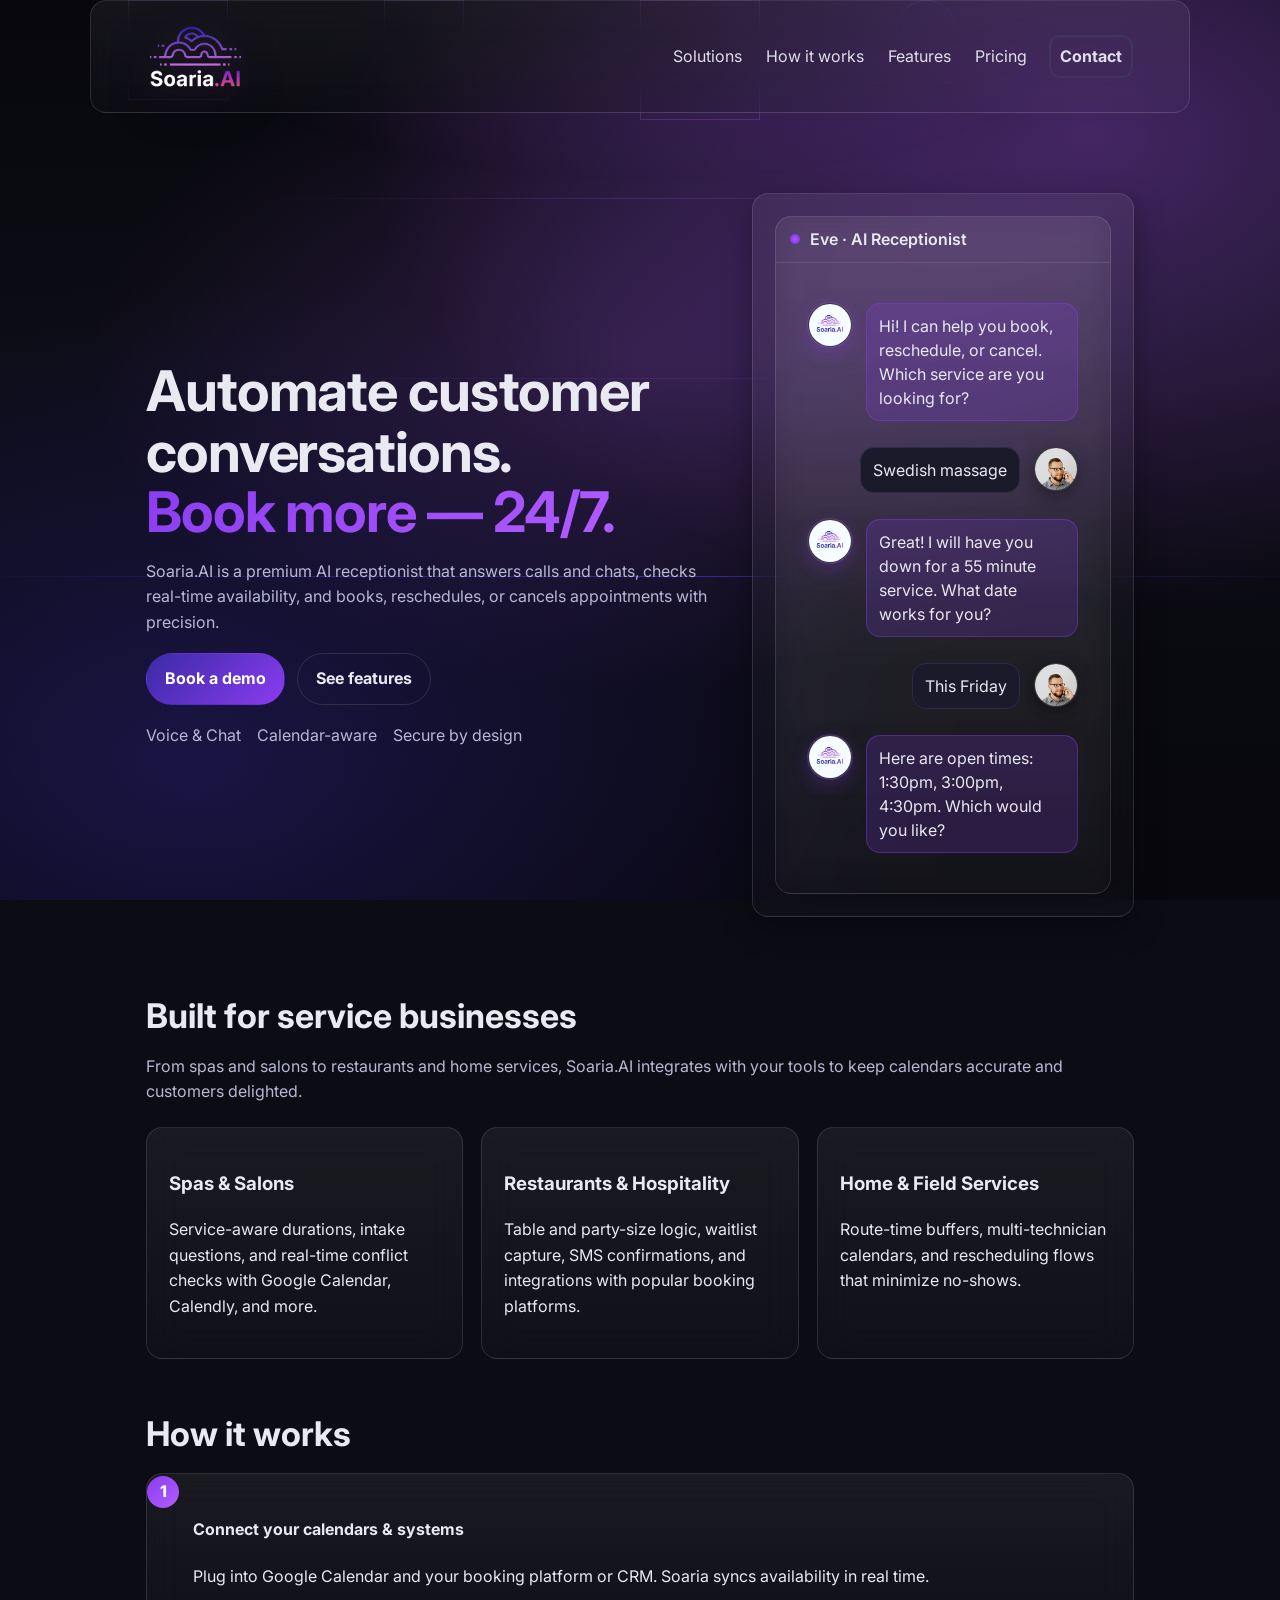
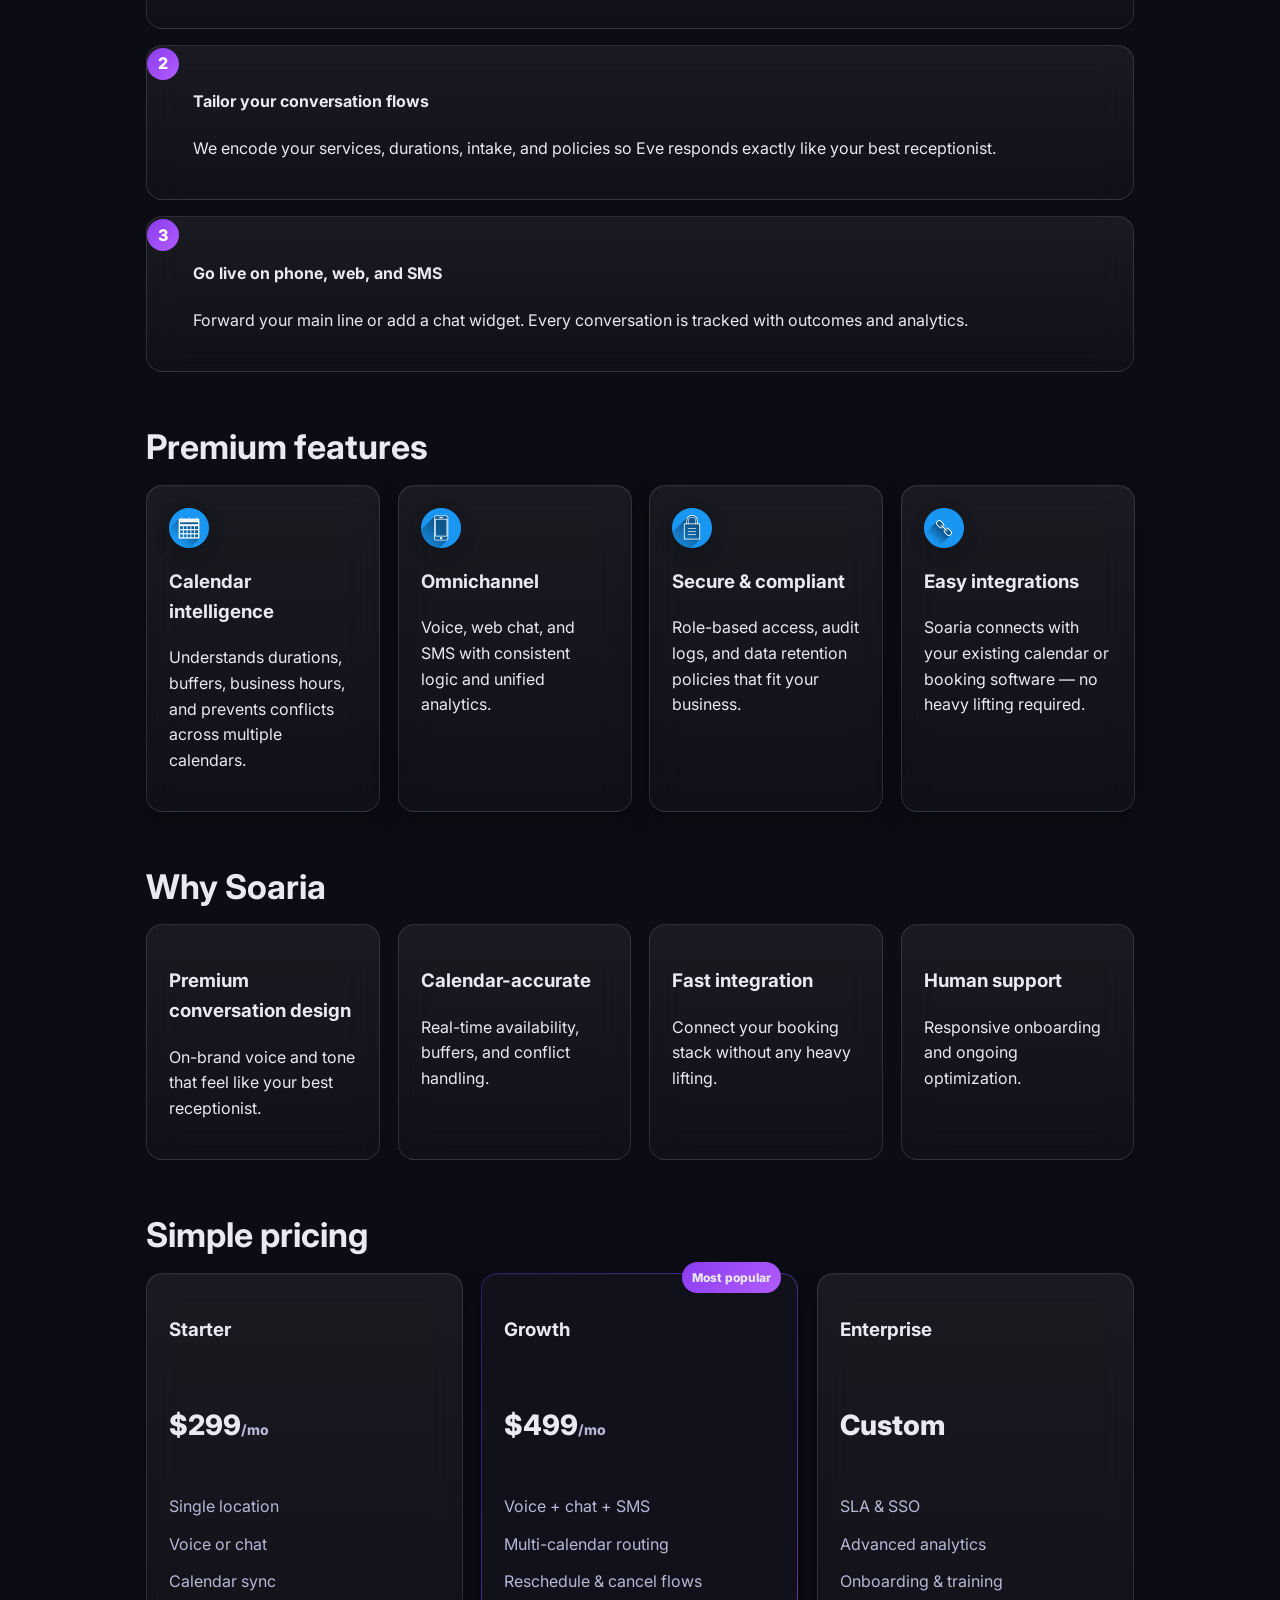
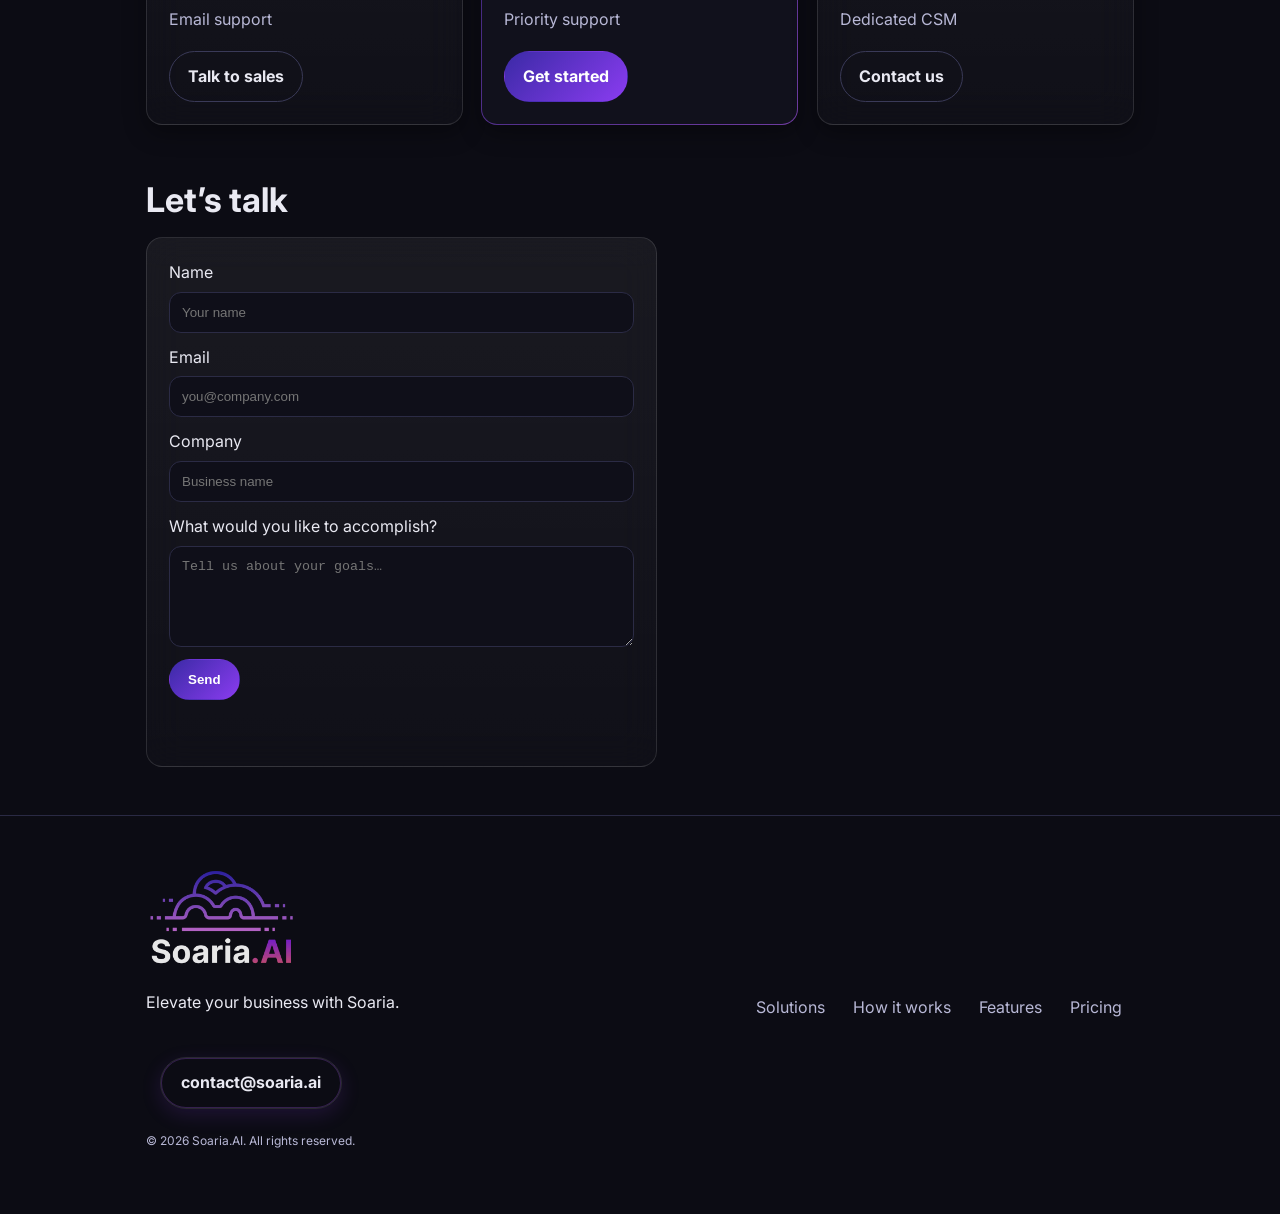
==== index.html @ fba2a061 "Add files via upload" ====
<!DOCTYPE html>
<html lang="en">
<head>
  <meta charset="utf-8" />
  <meta name="viewport" content="width=device-width, initial-scale=1" />
  <title>Soaria.AI — AI Receptionist & Automation for Modern SMBs</title>
  <meta name="description" content="Soaria.AI builds premium AI receptionists and automation that answer calls, book appointments, and grow revenue for service businesses." />
  <link rel="preconnect" href="https://fonts.googleapis.com">
  <link rel="preconnect" href="https://fonts.gstatic.com" crossorigin>
  <link href="https://fonts.googleapis.com/css2?family=Inter:wght@300;400;500;600;700;800&display=swap" rel="stylesheet">
  <link rel="stylesheet" href="styles.css" />
  <link rel="icon" type="image/png" href="assets/favicon.png" />
</head>
<body>
  <!-- animated background layers -->
  <div class="neural-background"></div>
  <div class="geometric-shapes">
    <div class="shape"></div><div class="shape"></div><div class="shape"></div><div class="shape"></div>
  </div>
  <div class="neural-lines">
    <div class="neural-line"></div><div class="neural-line"></div><div class="neural-line"></div>
  </div>

  <header class="site-header container glass">
    <a class="brand" href="#">
      <img src="assets/Soaria White.png" alt="Soaria.AI logo" class="brand-mark" />
    </a>

    <!-- Desktop nav -->
    <nav class="nav desktop-nav">
      <a href="#solutions">Solutions</a>
      <a href="#how">How it works</a>
      <a href="#features">Features</a>
      <a href="#pricing">Pricing</a>
      <a href="#contact" class="btn btn-outline">Contact</a>
    </nav>

    <!-- Mobile hamburger -->
    <button class="nav-toggle" aria-label="Open navigation" aria-controls="mobileNav" aria-expanded="false">
      <span class="bar" aria-hidden="true"></span>
      <span class="bar" aria-hidden="true"></span>
      <span class="bar" aria-hidden="true"></span>
    </button>

    <!-- Mobile dropdown nav -->
    <nav id="mobileNav" class="mobile-nav" hidden>
      <a href="#solutions">Solutions</a>
      <a href="#how">How it works</a>
      <a href="#features">Features</a>
      <a href="#pricing">Pricing</a>
      <a href="#contact" class="btn btn-outline">Contact</a>
    </nav>
  </header>

  <main>
    <!-- Hero -->
    <section class="hero gradient-1">
      <div class="container hero-grid">
        <div class="hero-copy">
          <h1>Automate customer conversations.<br /><span class="accent">Book more — 24/7.</span></h1>
          <p class="lead">Soaria.AI is a premium AI receptionist that answers calls and chats, checks real-time availability, and books, reschedules, or cancels appointments with precision.</p>
          <div class="cta-row">
            <a href="#contact" class="btn btn-solid">Book a demo</a>
            <a href="#features" class="btn btn-ghost">See features</a>
          </div>
          <ul class="trust-row">
            <li>Voice & Chat</li>
            <li>Calendar-aware</li>
            <li>Secure by design</li>
          </ul>
        </div>
        <div class="hero-art card glass shadow">
          <div class="glass">
            <div class="screen-top">
              <div class="status-dot"></div>
              <span>Eve · AI Receptionist</span>
            </div>
            <div class="screen-body">
              <div class="screen-body">
  <!-- BOT -->
  <div class="bubble-row bot">
    <img class="avatar" src="assets/logo-mark.png" alt="Soaria.AI" loading="lazy" />
    <div class="bubble bot">Hi! I can help you book, reschedule, or cancel. Which service are you looking for?</div>
  </div>

  <!-- USER -->
  <div class="bubble-row user">
    <div class="bubble user">Swedish massage</div>
    <img class="avatar" src="assets/customer.jpg" alt="Customer" loading="lazy" />
  </div>

  <!-- BOT -->
  <div class="bubble-row bot">
    <img class="avatar" src="assets/logo-mark.png" alt="Soaria.AI" loading="lazy" />
    <div class="bubble bot">Great! I will have you down for a 55 minute service. What date works for you?</div>
  </div>

  <!-- USER -->
  <div class="bubble-row user">
    <div class="bubble user">This Friday</div>
    <img class="avatar" src="assets/customer.jpg" alt="Customer" loading="lazy" />
  </div>

  <!-- BOT -->
  <div class="bubble-row bot">
    <img class="avatar" src="assets/logo-mark.png" alt="Soaria.AI" loading="lazy" />
    <div class="bubble bot">Here are open times: 1:30pm, 3:00pm, 4:30pm. Which would you like?</div>
  </div>
</div>

            </div>
          </div>
        </div>
      </div>
    </section>

    <!-- Solutions -->
    <section id="solutions" class="section container">
      <h2 class="section-title">Built for service businesses</h2>
      <p class="section-lead">From spas and salons to restaurants and home services, Soaria.AI integrates with your tools to keep calendars accurate and customers delighted.</p>
      <div class="grid cards-3">
        <article class="card glass">
          <h3>Spas & Salons</h3>
          <p>Service-aware durations, intake questions, and real-time conflict checks with Google Calendar, Calendly, and more.</p>
        </article>
        <article class="card glass">
          <h3>Restaurants & Hospitality</h3>
          <p>Table and party-size logic, waitlist capture, SMS confirmations, and integrations with popular booking platforms.</p>
        </article>
        <article class="card glass">
          <h3>Home & Field Services</h3>
          <p>Route-time buffers, multi-technician calendars, and rescheduling flows that minimize no-shows.</p>
        </article>
      </div>
    </section>

    <!-- How it works -->
    <section id="how" class="section container">
      <h2 class="section-title">How it works</h2>
      <div class="timeline">
        <div class="step card glass">
          <span class="badge">1</span>
          <h4>Connect your calendars & systems</h4>
          <p>Plug into Google Calendar and your booking platform or CRM. Soaria syncs availability in real time.</p>
        </div>
        <div class="step card glass">
          <span class="badge">2</span>
          <h4>Tailor your conversation flows</h4>
          <p>We encode your services, durations, intake, and policies so Eve responds exactly like your best receptionist.</p>
        </div>
        <div class="step card glass">
          <span class="badge">3</span>
          <h4>Go live on phone, web, and SMS</h4>
          <p>Forward your main line or add a chat widget. Every conversation is tracked with outcomes and analytics.</p>
        </div>
      </div>
    </section>

    <!-- Features -->
    <section id="features" class="section container">
  <h2 class="section-title">Premium features</h2>
  <div class="grid cards-4">
    <article class="card glass icon-card">
      <img class="icon" src="assets/calendar.png" alt="Calendar intelligence" />
      <h3>Calendar intelligence</h3>
      <p>Understands durations, buffers, business hours, and prevents conflicts across multiple calendars.</p>
    </article>

    <article class="card glass icon-card">
      <img class="icon" src="assets/phone.png" alt="Omnichannel voice and chat" />
      <h3>Omnichannel</h3>
      <p>Voice, web chat, and SMS with consistent logic and unified analytics.</p>
    </article>

    <article class="card glass icon-card">
      <img class="icon" src="assets/lock.png" alt="Secure and compliant" />
      <h3>Secure & compliant</h3>
      <p>Role-based access, audit logs, and data retention policies that fit your business.</p>
    </article>

    <article class="card glass icon-card">
      <img class="icon" src="assets/integration.png" alt="Easy integrations" />
      <h3>Easy integrations</h3>
      <p>Soaria connects with your existing calendar or booking software — no heavy lifting required.</p>
    </article>
  </div>
</section>

<!-- Why Soaria (moved above Pricing) -->
<section id="why" class="section container">
  <h2 class="section-title">Why Soaria</h2>
  <div class="grid cards-4">
    <article class="card glass">
      <h3>Premium conversation design</h3>
      <p>On-brand voice and tone that feel like your best receptionist.</p>
    </article>
    <article class="card glass">
      <h3>Calendar-accurate</h3>
      <p>Real-time availability, buffers, and conflict handling.</p>
    </article>
    <article class="card glass">
      <h3>Fast integration</h3>
      <p>Connect your booking stack without any heavy lifting.</p>
    </article>
    <article class="card glass">
      <h3>Human support</h3>
      <p>Responsive onboarding and ongoing optimization.</p>
    </article>
  </div>
</section>



    <!-- Pricing -->
    <section id="pricing" class="section container">
      <h2 class="section-title">Simple pricing</h2>
      <div class="grid cards-3">
        <article class="card glass pricing">
          <h3>Starter</h3>
          <p class="price"><span>$</span>299<span class="unit">/mo</span></p>
          <ul class="list">
            <li>Single location</li>
            <li>Voice or chat</li>
            <li>Calendar sync</li>
            <li>Email support</li>
          </ul>
          <a href="#contact" class="btn btn-outline">Talk to sales</a>
        </article>
        <article class="card glass pricing featured">
          <div class="ribbon">Most popular</div>
          <h3>Growth</h3>
          <p class="price"><span>$</span>499<span class="unit">/mo</span></p>
          <ul class="list">
            <li>Voice + chat + SMS</li>
            <li>Multi-calendar routing</li>
            <li>Reschedule & cancel flows</li>
            <li>Priority support</li>
          </ul>
          <a href="#contact" class="btn btn-solid">Get started</a>
        </article>
        <article class="card glass pricing">
          <h3>Enterprise</h3>
          <p class="price">Custom</p>
          <ul class="list">
            <li>SLA & SSO</li>
            <li>Advanced analytics</li>
            <li>Onboarding & training</li>
            <li>Dedicated CSM</li>
          </ul>
          <a href="#contact" class="btn btn-outline">Contact us</a>
        </article>
      </div>
    </section>

    <!-- Contact -->
    <section id="contact" class="section container">
      <h2 class="section-title">Let’s talk</h2>
      <div class="grid contact-grid">
        <form class="card glass contact-form" onsubmit="return submitContact(event)">
          <label>
            <span>Name</span>
            <input type="text" name="name" required placeholder="Your name" />
          </label>
          <label>
            <span>Email</span>
            <input type="email" name="email" required placeholder="you@company.com" />
          </label>
          <label>
            <span>Company</span>
            <input type="text" name="company" placeholder="Business name" />
          </label>
          <label class="full">
            <span>What would you like to accomplish?</span>
            <textarea name="message" rows="5" placeholder="Tell us about your goals…"></textarea>
          </label>
          <button class="btn btn-solid" type="submit">Send</button>
          <p id="form-status" class="form-status" role="status" aria-live="polite"></p>
        </form>
        </div>
      </div>
    </section>
  </main>

  <footer class="site-footer">
    <div class="container footer-grid">
      <div class="f-brand">
  <img class="footer-logo" src="assets/Soaria White.png" alt="Soaria.AI" />
</div>
<p class="f-tagline">Elevate your business with Soaria.</p>
      <div>
      <nav class="f-nav">
        <a href="#solutions">Solutions</a>
        <a href="#how">How it works</a>
        <a href="#features">Features</a>
        <a href="#pricing">Pricing</a>
      </nav>
      </div>
      <div class="f-cta">
        <a href="mailto:contact@soaria.ai" class="btn btn-ghost">contact@soaria.ai</a>
        <p class="tiny">© <span id="year"></span> Soaria.AI. All rights reserved.</p>
      </div>
    </div>
  </footer>

  <script src="script.js"></script>

</body>
</html>
---- styles.css ----
/* ==========================================================================
   Soaria.AI — Clean, Organized Stylesheet
   --------------------------------------------------------------------------
   - Color system & tokens
   - Base / Reset
   - Layout Utilities
   - Header & Navigation
   - Hero
   - Cards & Glassmorphism
   - Buttons & Links
   - Sections & Grids
   - Timeline
   - Features (icon cards)
   - Pricing
   - Contact
   - Footer
   - Neural Glass Background & Effects
   - Chat Demo (avatars & bubbles)
   - Icon Images (PNG)
   - Smooth Scroll & Reveal
   - Mobile Gutters / Safe Area
   - Responsive (≤960px, ≤640px)
   ========================================================================== */

/* ============== Color System & Tokens ==================================== */
:root{
  --bg:#0c0c14;
  --text:#e9e9f2;
  --muted:#b8b8d6;
  --card:#11111c;
  --line:#2a2a44;

  --brand1:#3b2aa6;   /* indigo */
  --brand2:#8a3cf0;   /* violet */
  --brand3:#b15cff;   /* light violet */

  --grad1:linear-gradient(135deg,var(--brand1),var(--brand2));
  --grad2:linear-gradient(135deg,var(--brand2),var(--brand3));

  --radius:18px;
  --shadow:0 10px 30px rgba(0,0,0,.35);

  --glowA: rgba(177,92,255,.55);
  --glowB: rgba(59,42,166,.55);
  --glowSoft: 28px;

  --header-offset: 80px;        /* used for scroll-margin on anchors */
  --mobile-gutter: clamp(16px, 5vw, 28px);
}

/* ============== Base / Reset ============================================= */
*{ box-sizing:border-box }
html,body{ height:100% }
html{ scroll-behavior:smooth }
body{
  margin:0;
  line-height:1.6;
  font-family:Inter,system-ui,Segoe UI,Roboto,Helvetica,Arial,sans-serif;
  color:var(--text);
  background:var(--bg);
  overflow-x:hidden; /* prevent rogue horizontal scroll */
}
img{ max-width:100%; display:block }
a{ color:inherit }

/* ============== Layout Utilities ========================================= */
.container{ max-width:1100px; margin:0 auto; padding:24px }
.section{ padding:56px 0 }
.section-title{ font-size:34px; margin:0 0 10px }
.section-lead{ color:var(--muted); margin:0 0 22px }

.grid{ display:grid; gap:18px }
.cards-3{ grid-template-columns:repeat(3,1fr) }
.cards-4{ grid-template-columns:repeat(4,1fr) }

/* Ensure anchors don't hide under sticky header */
section,[id]{ scroll-margin-top:var(--header-offset) }

/* ============== Header & Navigation ====================================== */
.site-header{
  display:flex; align-items:center; justify-content:space-between; gap:10px;
  padding-block:14px;
  background:rgba(15,15,26,.55);
  backdrop-filter:blur(12px);
  -webkit-backdrop-filter:blur(12px);
  border:1px solid rgba(255,255,255,.08);
  border-radius:14px;
}
.brand{ display:flex; align-items:center; gap:0; text-decoration:none; color:var(--text) }
.brand-mark{
  width:96px; height:auto;
  filter: drop-shadow(0 10px 26px rgba(0,0,0,.35))
          drop-shadow(0 0 18px rgba(177,92,255,.18));
}
.site-header .nav{ margin-left:auto }
.site-header .nav a{
  position:relative; display:inline-flex; align-items:center;
  padding:8px 10px; border-radius:10px; text-decoration:none; opacity:.95;
  transition:color .2s ease, background-color .2s ease, transform .2s ease;
}
/* Gradient underline */
.site-header .nav a::after{
  content:""; position:absolute; left:10px; right:10px; bottom:4px; height:2px;
  background:linear-gradient(90deg,var(--brand1),var(--brand3));
  transform:scaleX(0); transform-origin:left center; transition:transform .28s ease;
  border-radius:999px; opacity:.9;
}
.site-header .nav a:hover{
  background:rgba(255,255,255,.04); transform:translateY(-1px);
  box-shadow:0 6px 18px rgba(0,0,0,.20);
}
.site-header .nav a:hover::after{ transform:scaleX(1) }
.site-header .nav a:focus-visible{
  outline:0; box-shadow:0 0 0 2px rgba(255,255,255,.12),0 0 0 4px rgba(138,60,240,.35);
}
/* Contact button variant */
.site-header .nav .btn{ margin-left:8px }
.site-header .nav .btn.btn-outline{
  border:1px solid #3a3a58; box-shadow:inset 0 0 0 1px rgba(255,255,255,.06);
}
.site-header .nav .btn.btn-outline:hover{
  background:var(--grad1); border-color:transparent; color:#fff; transform:translateY(-1px);
  box-shadow:0 0 0 1px rgba(177,92,255,.25) inset, 0 10px 26px rgba(138,60,240,.25);
}

/* ============== Hero ====================================================== */
.hero{ padding:56px 0 24px }
.hero-grid{ display:grid; grid-template-columns:1.2fr .8fr; gap:32px; align-items:center }
.hero .lead{ color:var(--muted); max-width:60ch }
.gradient-1{ background:radial-gradient(900px 400px at 50% -20%,rgba(177,92,255,.24),transparent 60%) }
.accent{ background:var(--grad2); -webkit-background-clip:text; background-clip:text; color:transparent }

/* ============== Cards & Glassmorphism ==================================== */
.card{ background:var(--card); border:1px solid var(--line); border-radius:var(--radius); padding:22px }
.shadow{ box-shadow:var(--shadow) }
.glass{
  border-radius:16px;
  background:linear-gradient(180deg,rgba(255,255,255,.06),rgba(255,255,255,.02));
  border:1px solid rgba(255,255,255,.12);
  backdrop-filter:blur(18px);
}

/* ============== Buttons & Links ========================================== */
.cta-row{ display:flex; gap:12px; margin:18px 0 }
.btn{ display:inline-block; border-radius:999px; padding:12px 18px; font-weight:700; text-decoration:none; border:1px solid transparent }
.btn-solid{ background:var(--grad1); color:#fff }
.btn-outline{ border-color:#3a3a58; color:var(--text) }
.btn-ghost{ background:transparent; color:var(--text); border-color:#30304a }
.btn:hover{ transform:translateY(-1px); transition:transform .2s ease }

.trust-row{ display:flex; gap:16px; list-style:none; padding:0; margin:12px 0 0; color:var(--muted) }

/* ============== Sections & Grids ========================================= */
.badge{ position:absolute; left:0; top:2px; width:32px; height:32px; border-radius:50%; display:grid; place-items:center; color:#fff; background:var(--grad2); font-weight:800 }
.timeline{ display:grid; gap:16px; margin-top:12px }
.step{ position:relative; padding-left:46px }

/* ============== Features (icon cards) ==================================== */
.icon-card .icon-circle{ display:none } /* replaced by PNG icons if used */
.icon-card .icon{
  width:40px; height:40px; object-fit:contain; display:block; margin-bottom:10px;
  filter:drop-shadow(0 6px 16px rgba(0,0,0,.35)) brightness(1.08) saturate(1.05);
}

/* Hover glow shared with pricing */
.card.icon-card,
.card.pricing{
  position:relative;
  transition:transform .28s ease, box-shadow .28s ease, border-color .28s ease;
  box-shadow:0 1px 0 rgba(255,255,255,.04) inset, 0 8px 22px rgba(0,0,0,.35);
  will-change:transform, box-shadow;
}
.card.icon-card:hover,
.card.icon-card:focus-within,
.card.pricing:hover,
.card.pricing:focus-within{
  transform:translateY(-4px);
  border-color:rgba(177,92,255,.45);
  box-shadow:
    0 0 0 1px rgba(177,92,255,.35) inset,
    0 10px 30px rgba(0,0,0,.35),
    0 0 var(--glowSoft) 0 var(--glowA),
    0 0 calc(var(--glowSoft)*.55) 6px var(--glowB);
}
.card.icon-card::after,
.card.pricing::after{
  content:""; position:absolute; inset:-1px; border-radius:inherit; pointer-events:none;
  background:linear-gradient(135deg, rgba(255,255,255,0) 0%, rgba(255,255,255,.14) 35%, rgba(255,255,255,0) 70%);
  opacity:0; transform:translateX(-12%); transition:opacity .28s ease, transform .6s ease;
}
.card.icon-card:hover::after,
.card.icon-card:focus-within::after,
.card.pricing:hover::after,
.card.pricing:focus-within::after{ opacity:.65; transform:translateX(0%) }

/* ============== Pricing =================================================== */
.pricing{ display:flex; flex-direction:column; gap:12px; align-items:flex-start }
.pricing .price{ font-size:28px; font-weight:800 }
.pricing .price .unit{ font-size:14px; color:var(--muted) }
.pricing.featured{
  border:1px solid transparent;
  background:linear-gradient(var(--card),var(--card)) padding-box,
             linear-gradient(135deg,rgba(59,42,166,.6),rgba(177,92,255,.6)) border-box;
  position:relative;
}
.pricing .ribbon{
  position:absolute; top:-12px; right:16px; background:var(--grad2);
  padding:6px 10px; border-radius:999px; font-size:12px; font-weight:800;
}
.list{ list-style:none; padding:0; margin:0; color:var(--muted) }
.list li{ padding:6px 0 }

/* ============== Contact =================================================== */
.contact-grid{ grid-template-columns:1fr .9fr; align-items:start }
.contact-form label{ display:flex; flex-direction:column; gap:6px; margin-bottom:12px }
.contact-form input,.contact-form textarea{
  background:#0f0f19; border:1px solid #2b2b45; border-radius:12px; padding:12px; color:var(--text);
}
.form-status{ min-height:22px; margin-top:6px; color:var(--muted) }
.brand-lockup{ margin-top:18px; opacity:.8 }

/* ============== Footer ==================================================== */
.site-footer{ border-top:1px solid var(--line); padding:28px 0; margin-top:24px }
.footer-grid{ display:grid; grid-template-columns:1.6fr 1fr 1fr; gap:18px; align-items:center }
.f-brand p{ color:var(--muted) }
.f-nav a{ display:inline-block; margin-right:12px; color:var(--muted); text-decoration:none }
.site-footer .f-brand img{ width:150px; height:auto; opacity:.9 }  /* small, balanced logo */
.tiny{ font-size:12px; color:var(--muted) }

/* Center CTA & polish button */
.site-footer .f-cta{ display:flex; flex-direction:column; align-items:center; gap:10px }
.site-footer .f-cta .btn{
  padding:12px 20px; border-radius:999px; border:1px solid rgba(255,255,255,.12); background:transparent;
  box-shadow:0 0 0 1px rgba(177,92,255,.25) inset, 0 6px 20px rgba(138,60,240,.15);
}
.site-footer .f-cta .btn:hover{ background:var(--grad1); border-color:transparent; color:#fff; transform:translateY(-1px) }

/* ============== Neural Glass Background & Effects ======================== */
.neural-background{
  position:fixed; inset:0; z-index:-3;
  background:
    radial-gradient(1200px 800px at 15% 85%, rgba(59,42,166,.35), transparent 60%),
    radial-gradient(1200px 800px at 85% 15%, rgba(177,92,255,.35), transparent 60%),
    radial-gradient(1000px 600px at 50% 40%, rgba(177,92,255,.20), transparent 55%),
    linear-gradient(180deg,#07070d,#0c0c14 40%, #07070d);
  animation:bgPulse 14s ease-in-out infinite;
}
@keyframes bgPulse{
  0%,100%{filter:brightness(.95) saturate(1.05)}
  50%{filter:brightness(1.05) saturate(1.15)}
}
.geometric-shapes{ position:fixed; inset:0; z-index:-2; pointer-events:none; overflow:hidden }
.shape{ position:absolute; border:1px solid rgba(177,92,255,.25); animation:floatShape 22s linear infinite }
.shape:nth-child(1){ width:100px; height:100px; left:10%; animation-delay:0s }
.shape:nth-child(2){ width:60px; height:60px; left:70%; animation-delay:-6s; border-radius:50% }
.shape:nth-child(3){ width:80px; height:80px; left:30%; animation-delay:-12s; transform:rotate(45deg) }
.shape:nth-child(4){ width:120px; height:120px; left:50%; animation-delay:-18s }
@keyframes floatShape{
  from{ transform:translateY(100vh) rotate(0deg); opacity:0 }
  10%,90%{ opacity:1 }
  to{ transform:translateY(-120px) rotate(360deg); opacity:0 }
}
.neural-lines{ position:fixed; inset:0; z-index:-1; pointer-events:none }
.neural-line{
  position:absolute; left:0; width:100%; height:1px; opacity:.2;
  background:linear-gradient(90deg,transparent,#b15cff,transparent);
  transform:scaleX(.6); transition:opacity .2s, transform .2s;
}
.neural-line:nth-child(1){ top:22% }
.neural-line:nth-child(2){ top:42%; background:linear-gradient(90deg,transparent,#8a3cf0,transparent) }
.neural-line:nth-child(3){ top:64%; background:linear-gradient(90deg,transparent,#3b2aa6,transparent) }

/* Reveal on scroll */
.reveal{ opacity:0; transform:translateY(24px); transition:opacity .7s ease, transform .7s ease }
.reveal.visible{ opacity:1; transform:translateY(0) }

/* ============== Chat Demo (avatars & bubbles) ============================ */
.screen-top{ display:flex; gap:10px; align-items:center; border-bottom:1px solid rgba(255,255,255,.1); padding:10px 14px; font-weight:600 }
.status-dot{ width:10px; height:10px; border-radius:50%; background:radial-gradient(circle,var(--brand3),var(--brand2) 60%) }
.screen-body{ padding:16px; display:flex; flex-direction:column; gap:10px }
.bubble{ max-width:80%; padding:10px 12px; border-radius:14px; line-height:1.5 }
.bubble.bot{ background:rgba(138,60,240,.18); border:1px solid rgba(138,60,240,.4) }
.bubble.user{ background:#1a1a2b; border:1px solid #2c2c4a; margin-left:auto }

.bubble-row{ display:flex; align-items:flex-start; gap:14px; margin:8px 0 }
.bubble-row.bot{ justify-content:flex-start }
.bubble-row.user{ justify-content:flex-end }
.bubble-row.user .bubble{ order:1 }
.bubble-row.user .avatar{ order:2 }

.avatar{
  width:44px; height:44px; border-radius:50%; object-fit:cover;
  border:1px solid rgba(255,255,255,.18);
  box-shadow:0 6px 18px rgba(0,0,0,.35);
  background:#0f0f19;
}
.bubble-row.bot .avatar{
  box-shadow:0 0 0 1px rgba(177,92,255,.25), 0 6px 18px rgba(138,60,240,.25);
}

/* ============== Icon Images (PNG) ======================================== */
.card.icon-card:hover .icon{ transform:translateY(-1px); transition:transform .25s ease }

/* ============== Mobile Gutters / Safe Area =============================== */
@supports(padding: max(0px)){
  :root{
    --safe-left: env(safe-area-inset-left);
    --safe-right: env(safe-area-inset-right);
  }
}
@media (max-width:640px){
  .container{
    padding-left:max(var(--mobile-gutter), var(--safe-left));
    padding-right:max(var(--mobile-gutter), var(--safe-right));
  }
  .section{ padding-top:48px; padding-bottom:48px }
  .brand-mark{ width:120px }                   /* smaller header logo on phones */
  .bubble{ max-width:88% }
  .avatar{ width:36px; height:36px }

  /* Footer stacks & centers on mobile */
  .site-footer .container{
    padding-left:max(16px, 5vw, var(--safe-left));
    padding-right:max(16px, 5vw, var(--safe-right));
  }
  .site-footer .footer-grid{
    grid-template-columns:1fr; row-gap:16px; justify-items:center; text-align:center;
  }
  .site-footer .f-nav{
    display:flex; flex-wrap:wrap; gap:12px 16px; justify-content:center;
  }
  .site-footer .f-cta .btn{
    display:inline-flex; justify-content:center; width:min(100%, 320px); padding-left:18px; padding-right:18px;
  }
}

/* ===== Mobile: keep header nav on ONE line (scrollable) ===== */
@media (max-width: 640px){
  /* override any earlier rule that hid the nav on phones */
  .site-header .nav{
    display: flex !important;
    flex: 1 1 auto;
    min-width: 0;                  /* allow overflow handling */
    justify-content: flex-end;     /* push links right of the logo */
    gap: 0px;                     /* tighter spacing on mobile */
    overflow-x: auto;              /* enable horizontal scroll if needed */
    overscroll-behavior-x: contain;
    -webkit-overflow-scrolling: touch;
    scrollbar-width: none;         /* hide scrollbar (Firefox) */
  }
  .site-header .nav::-webkit-scrollbar{ display: none; } /* hide scrollbar (WebKit) */

  /* keep links on a single line */
  .site-header .nav a{
    white-space: nowrap;
    padding: 8px 10px;             /* smaller hit area to fit more items */
    font-size: 14px;               /* optional: slightly smaller text */
  }

  /* make sure the header layout doesn't force wrapping */
  .site-header{
    gap: 0px;
  }
  .brand-mark{
    width: 72px;                   /* keep logo modest on mobile */
  }
}


/* ============== Responsive (≤960px) ====================================== */
@media (max-width:960px){
  .hero-grid{ grid-template-columns:1fr }
  .cards-3{ grid-template-columns:1fr 1fr }
  .cards-4{ grid-template-columns:1fr 1fr }
  .contact-grid{ grid-template-columns:1fr }
  .footer-grid{ grid-template-columns:1fr }
}

/* ===== Footer desktop layout fix: left = logo+tagline+CTA, right = nav ===== */
@media (min-width: 961px){
  .site-footer .footer-grid{
    /* two main columns: left stack and right nav */
    grid-template-columns: 1.4fr 1fr;    /* tweak ratios to taste */
    column-gap: 24px;
    align-items: center;
  }

  /* Place items by their order in index.html */
  .site-footer .footer-grid > :nth-child(1){ /* .f-brand (logo) */
    grid-column: 1; justify-self: start; text-align: left;
  }
  .site-footer .footer-grid > :nth-child(2){ /* .f-tagline (p) */
    grid-column: 1; justify-self: start; text-align: left; margin-top: 6px;
  }
  .site-footer .footer-grid > :nth-child(3){ /* wrapper <div> that contains .f-nav */
    grid-column: 2; justify-self: end; text-align: right;
  }
  .site-footer .footer-grid > :nth-child(4){ /* .f-cta (email + ©) */
    grid-column: 1; justify-self: start; text-align: left; margin-top: 8px;
  }

  /* Make the nav look good on the right */
  .site-footer .f-nav{
    display: flex;
    gap: 16px;
    flex-wrap: wrap;          /* wraps nicely if narrow */
  }
}



/* =========================
   Responsive Enhancements
   (drop this at the end of styles.css)
   Fixes tablet gutters, prevents header/hero text cut-off,
   and improves container spacing across breakpoints.
   ========================= */

:root{
  --tablet-gutter: clamp(24px, 6vw, 48px);
  --desktop-gutter: clamp(28px, 5.5vw, 56px);
}

/* Base container now uses fluid inline padding */
.container{
  max-width: 1100px;
  margin-inline: auto;
  padding-inline: clamp(20px, 5.5vw, 44px);
  padding-block: 24px;
}

/* Safer hero heading (prevents cut-off on small screens) */
.hero h1{
  font-size: clamp(28px, 6.2vw, 56px);
  line-height: 1.08;
  letter-spacing: -0.02em;
  margin: 0 0 10px;
  text-wrap: balance;           /* modern wrap */
  overflow-wrap: anywhere;      /* fallback to avoid clipping */
}

/* Let long nav/cta rows wrap gracefully on narrow viewports */
.cta-row{ flex-wrap: wrap }
.trust-row{ flex-wrap: wrap }

/* Tablet-specific gutters & layout tuning (641px–1024px) */
@media (min-width: 641px) and (max-width: 1024px){
  .container{
    padding-inline: var(--tablet-gutter);
  }

  /* Ensure hero grid breathes on tablets */
  .hero{ padding-top: 64px; padding-bottom: 32px }
  .hero-grid{ gap: 28px }

  /* Cards: prefer 2-up on tablets for breathing room */
  .cards-3{ grid-template-columns: 1fr 1fr }
  .cards-4{ grid-template-columns: 1fr 1fr }

  /* Footer spacing so content doesn't kiss the edges */
  .site-footer .container{ padding-inline: var(--tablet-gutter) }
}

/* Larger tablets / small laptops (1025px–1280px) */
@media (min-width: 1025px) and (max-width: 1280px){
  .container{
    padding-inline: var(--desktop-gutter);
  }
}

/* Small phones: tighten but keep safe gutters (keep your existing rules) */
@media (max-width: 640px){
  /* Keep the existing mobile header/nav overrides from your file,
     just add a tiny tweak so the hero has a bit more room */
  .hero{ padding-top: 56px }
}

/* Hardening: avoid any accidental clipping from parent containers */
h1,h2,h3,h4{ overflow-wrap: anywhere }

/* Optional: ensure header (site-header) never forces overflow */
.site-header{
  min-width: 0;
}
.site-header .brand,
.site-header .nav{ min-width: 0 }


/* ======= Mobile Hamburger Navigation (add at end) ======= */
/* Base button (hidden on desktop) */
.nav-toggle{
  display:none;
  position:relative;
  width:42px; height:36px;
  border-radius:10px;
  border:1px solid rgba(255,255,255,.12);
  background:rgba(255,255,255,.04);
  -webkit-backdrop-filter: blur(10px);
  backdrop-filter: blur(10px);
  align-items:center; justify-content:center;
  cursor:pointer;
}
.nav-toggle .bar{
  position:relative; display:block; width:22px; height:2px; background:#e9e9f2; border-radius:2px;
}
.nav-toggle .bar + .bar{ margin-top:5px }

/* Mobile dropdown panel */
.mobile-nav{
  position:absolute;
  top:calc(100% + 8px);
  right:var(--mobile-gutter);
  background:linear-gradient(180deg,rgba(255,255,255,.06),rgba(255,255,255,.02));
  border:1px solid rgba(255,255,255,.12);
  border-radius:14px;
  box-shadow:0 12px 28px rgba(0,0,0,.4);
  padding:10px;
  display:flex;
  flex-direction:column;
  gap:6px;
  z-index:1000;
  min-width: 210px;
}
.mobile-nav a{
  display:block;
  padding:10px 12px;
  border-radius:10px;
  text-decoration:none;
  background:transparent;
}
.mobile-nav a:hover{ background:rgba(255,255,255,.06) }
.mobile-nav .btn{ margin:6px 0 0 }

/* On phones: show hamburger, hide desktop nav */
@media (max-width: 640px){
  .desktop-nav{ display:none !important }
  .nav-toggle{ display:inline-flex }
  .site-header{ position:sticky; top:10px; z-index:50 } /* keeps tap target accessible */
}

/* Optional animation state when open */
.nav-toggle[aria-expanded="true"] .bar:nth-child(1){ transform: translateY(7px) rotate(45deg) }
.nav-toggle[aria-expanded="true"] .bar:nth-child(2){ opacity:0 }
.nav-toggle[aria-expanded="true"] .bar:nth-child(3){ transform: translateY(-7px) rotate(-45deg) }
.nav-toggle .bar{ transition: transform .2s ease, opacity .2s ease }

/* Make sure header is a proper containing block for the dropdown */
.site-header{ position: relative }

/* ======= Mobile Nav Hardening (drop at end of styles.css) ======= */
:root{ --mobile-gutter: clamp(16px, 5.5vw, 24px) }

/* Hide desktop links when hamburger is active */
@media (max-width: 640px){
  .desktop-nav{ display:none !important }
  .nav-toggle{ display:inline-flex }
}

/* Ensure hidden attribute actually hides the panel */
.mobile-nav[hidden]{ display:none !important }

/* Prevent hamburger deformation from global button styles */
.nav-toggle{
  padding:0 !important;
  line-height:0;
  display:none; /* default off, enabled in media query */
  align-items:center; justify-content:center;
  width:42px; height:36px;
  border-radius:10px;
  border:1px solid rgba(255,255,255,.14);
  background:rgba(255,255,255,.05);
  box-shadow: 0 2px 10px rgba(0,0,0,.25);
}
.nav-toggle .bar{
  width:22px; height:2px; border-radius:2px;
  background:#e9e9f2;
  transition: transform .2s ease, opacity .2s ease;
}
.nav-toggle .bar + .bar{ margin-top:5px }
.nav-toggle[aria-expanded="true"] .bar:nth-child(1){ transform: translateY(7px) rotate(45deg) }
.nav-toggle[aria-expanded="true"] .bar:nth-child(2){ opacity:0 }
.nav-toggle[aria-expanded="true"] .bar:nth-child(3){ transform: translateY(-7px) rotate(-45deg) }

/* Dropdown panel positioning & spacing */
.site-header{ position:relative } /* anchor for absolute menu */
.mobile-nav{
  position:absolute;
  top:calc(100% + 8px);
  right:var(--mobile-gutter);
  z-index:1000;
  display:flex;
  flex-direction:column;
  gap:6px;
  min-width: 210px;
  padding:10px;
  border-radius:14px;
  background:linear-gradient(180deg,rgba(20,20,28,.9),rgba(20,20,28,.82));
  border:1px solid rgba(255,255,255,.12);
  box-shadow:0 12px 28px rgba(0,0,0,.45);
}
.mobile-nav a{
  display:block;
  padding:10px 12px;
  border-radius:10px;
  text-decoration:none;
}
.mobile-nav a:hover{ background:rgba(255,255,255,.06) }
.mobile-nav .btn{ margin:6px 0 0 }

/* --- Mobile hamburger wins: hide desktop links, show toggle (specific override) --- */
@media (max-width: 640px){
  /* Hide ONLY the desktop nav on phones (beats earlier .site-header .nav rule) */
  .site-header .nav.desktop-nav{ display: none !important; }

  /* Show hamburger button */
  .nav-toggle{ display: inline-flex !important; }

  /* Ensure dropdown stays hidden until opened by JS */
  .mobile-nav[hidden]{ display: none !important; }
}
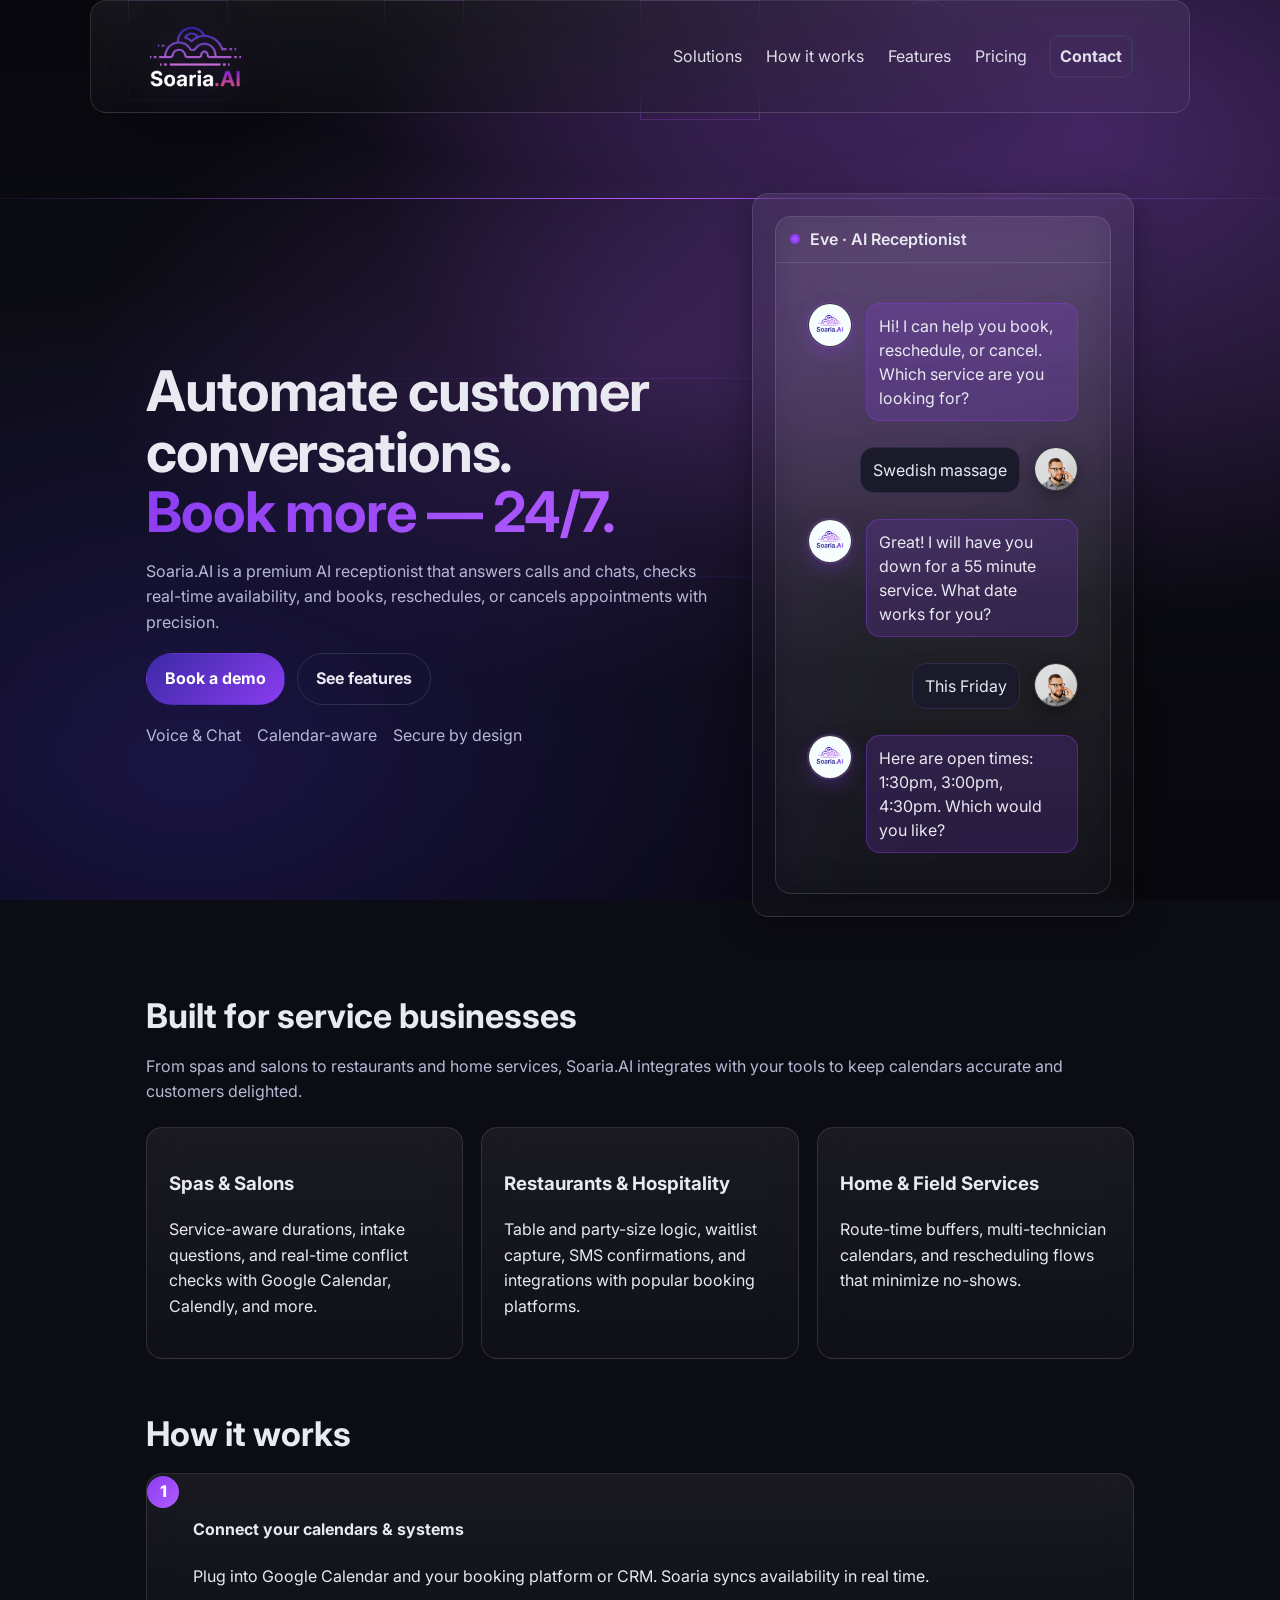
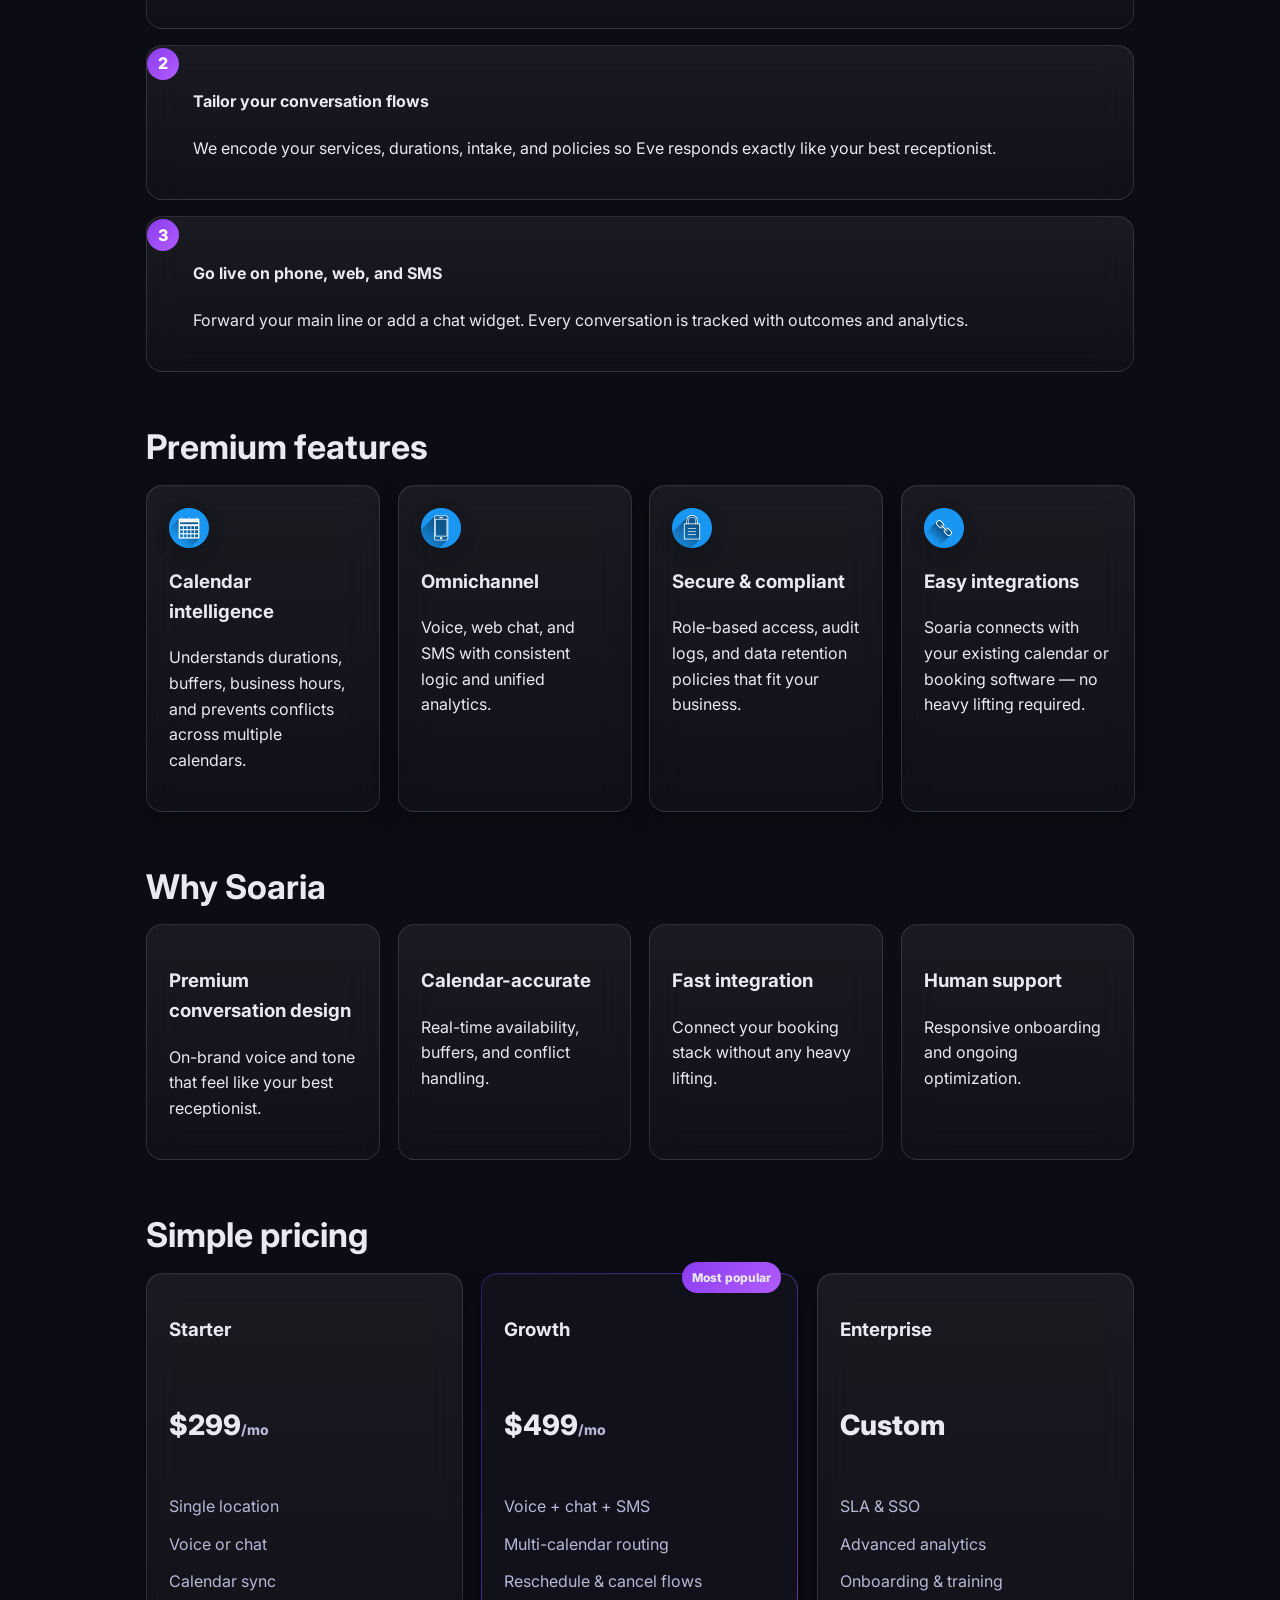
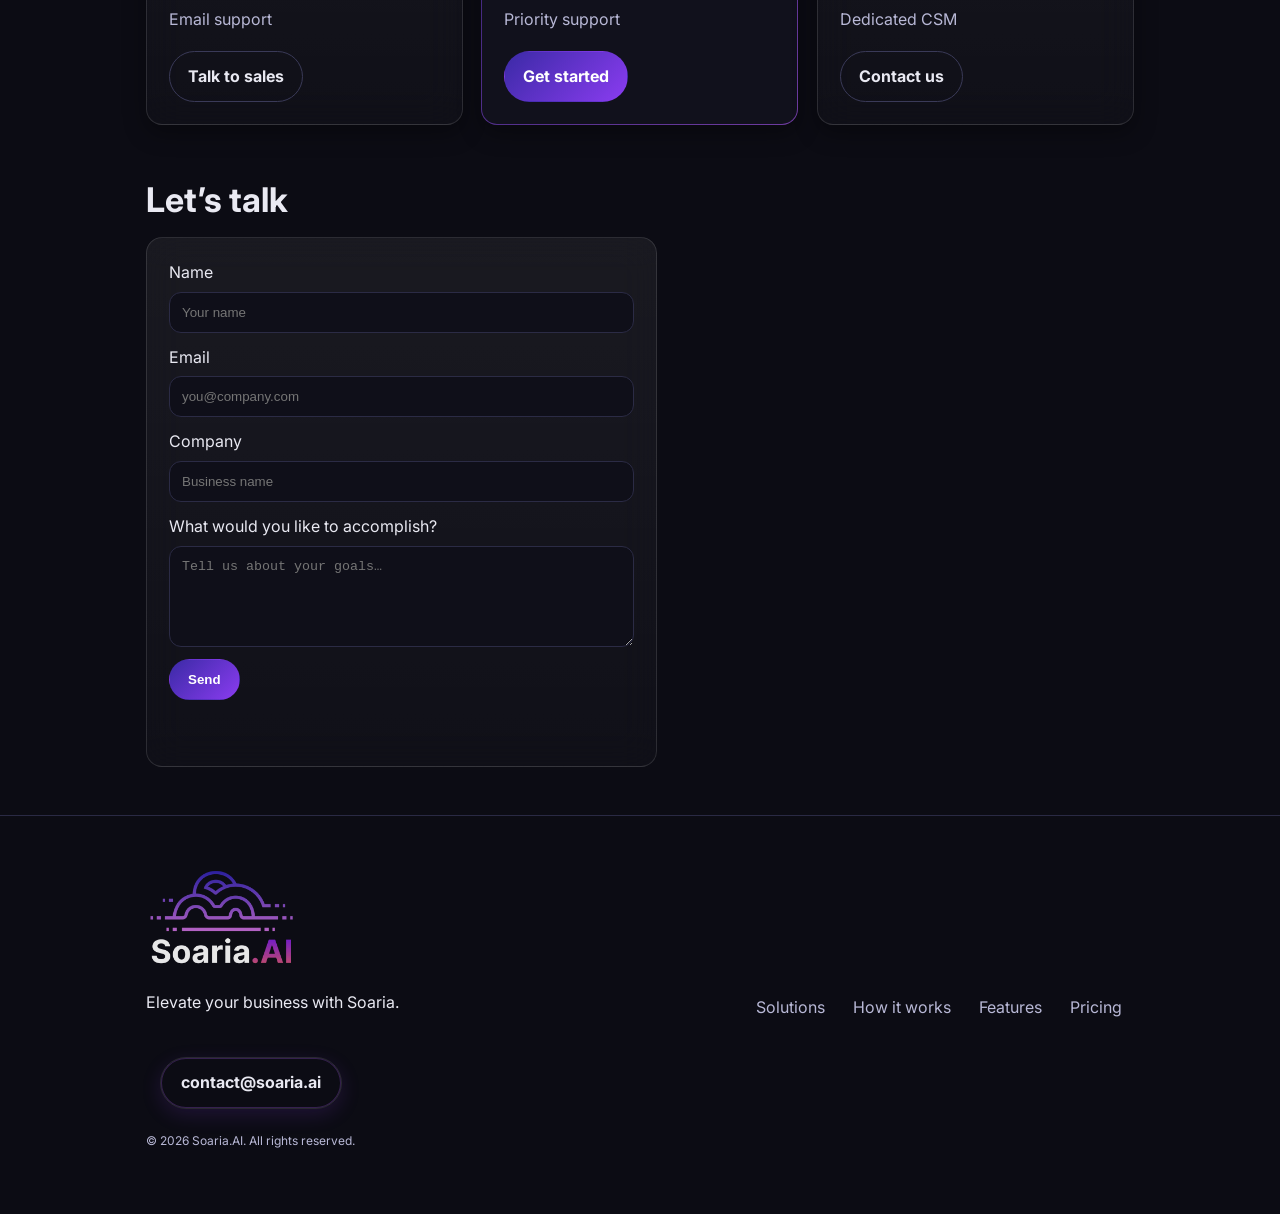
==== commit d1bb792d: "Update mobile hamburger" ====
--- a/index.html
+++ b/index.html
@@ -36,10 +36,8 @@
     </nav>
 
     <!-- Mobile hamburger -->
-    <button class="nav-toggle" aria-label="Open navigation" aria-controls="mobileNav" aria-expanded="false">
-      <span class="bar" aria-hidden="true"></span>
-      <span class="bar" aria-hidden="true"></span>
-      <span class="bar" aria-hidden="true"></span>
+    <button class="nav-toggle" aria-controls="mobileNav" aria-expanded="false">
+      <span class="hamburger" aria-hidden="true"></span>
     </button>
 
     <!-- Mobile dropdown nav -->
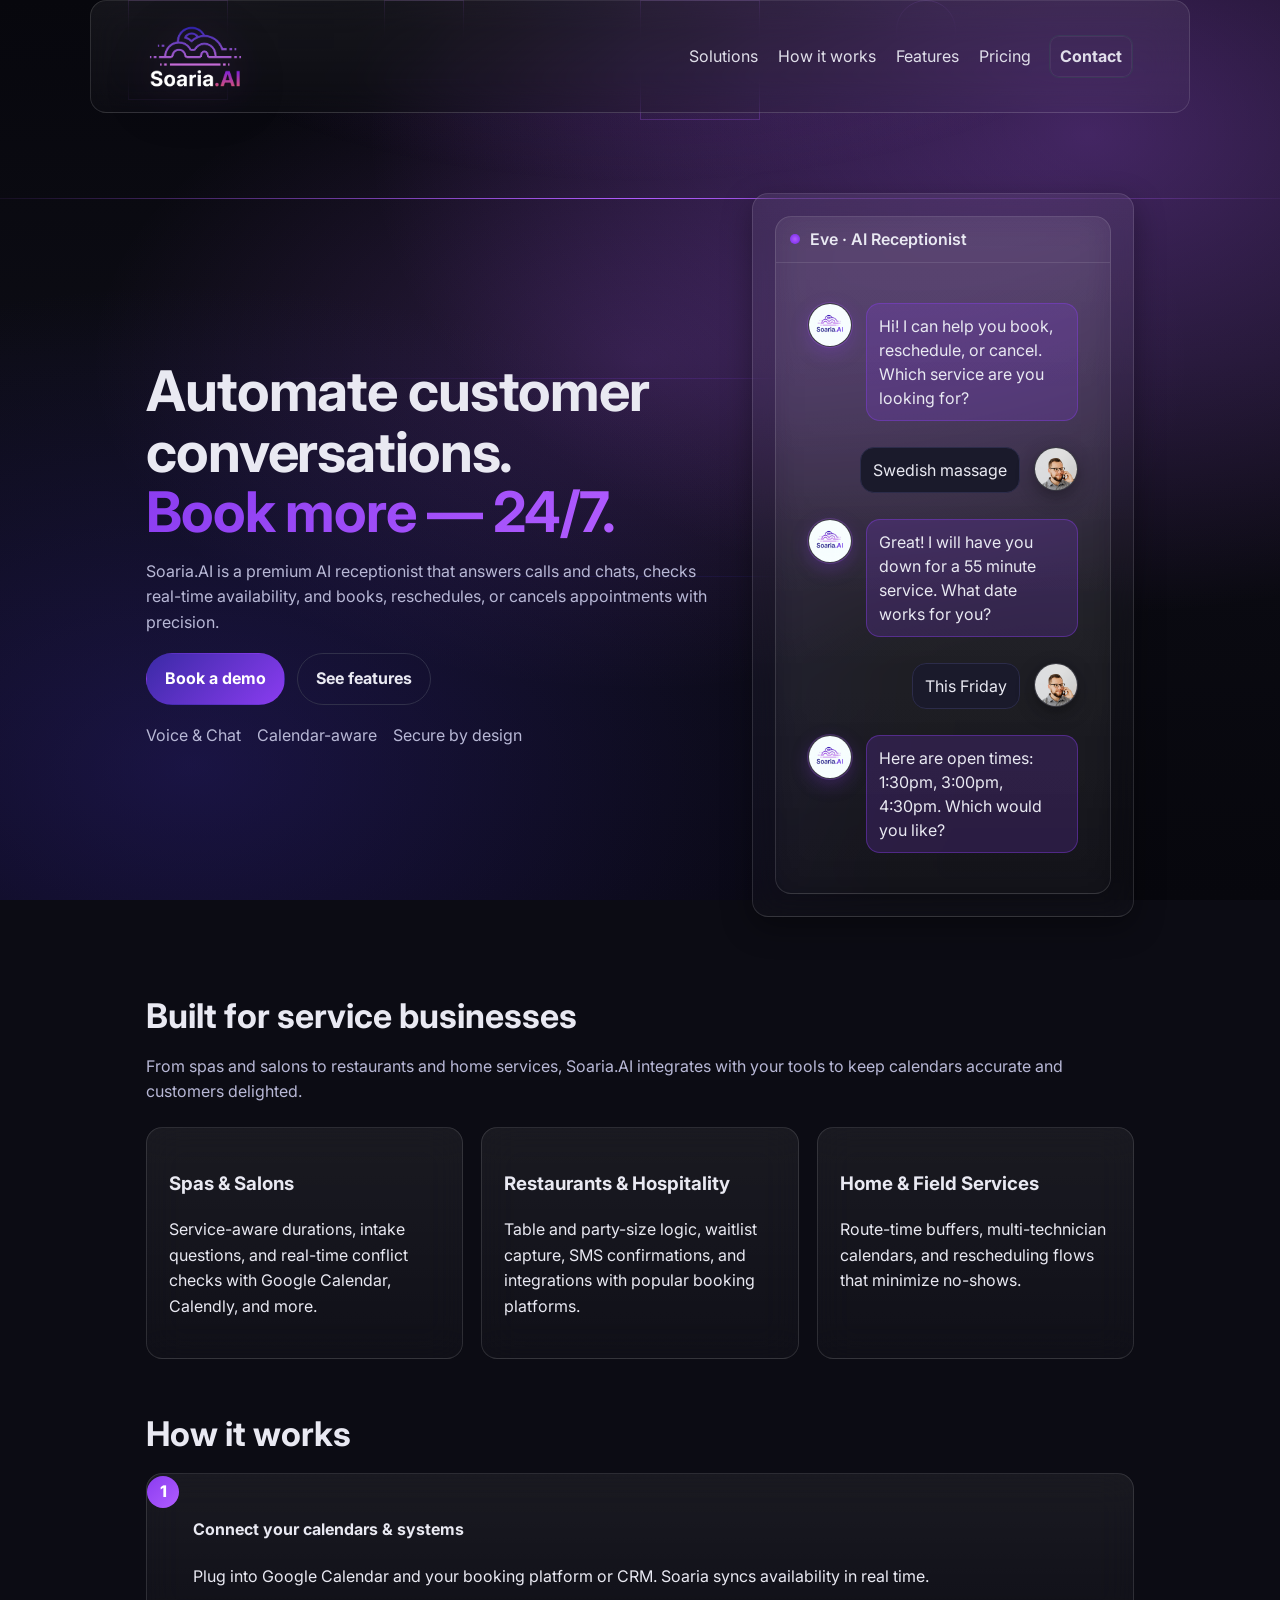
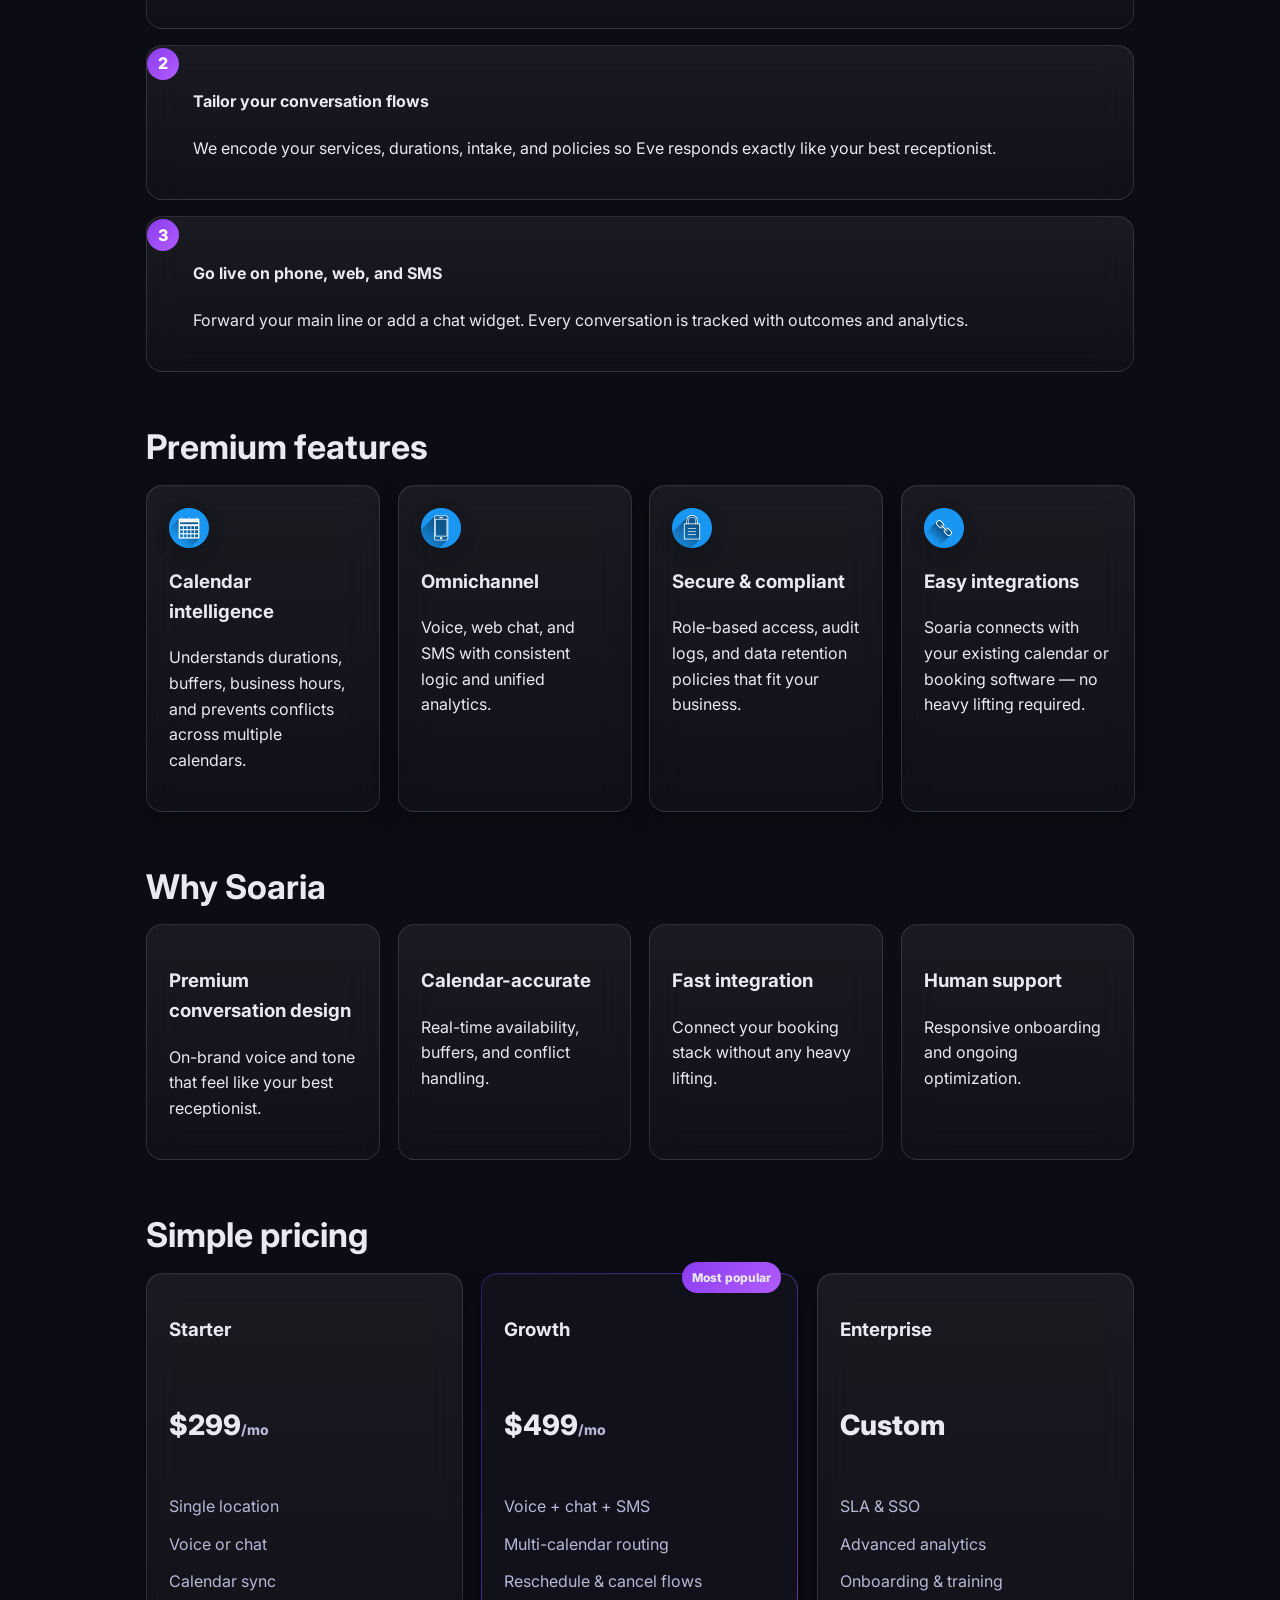
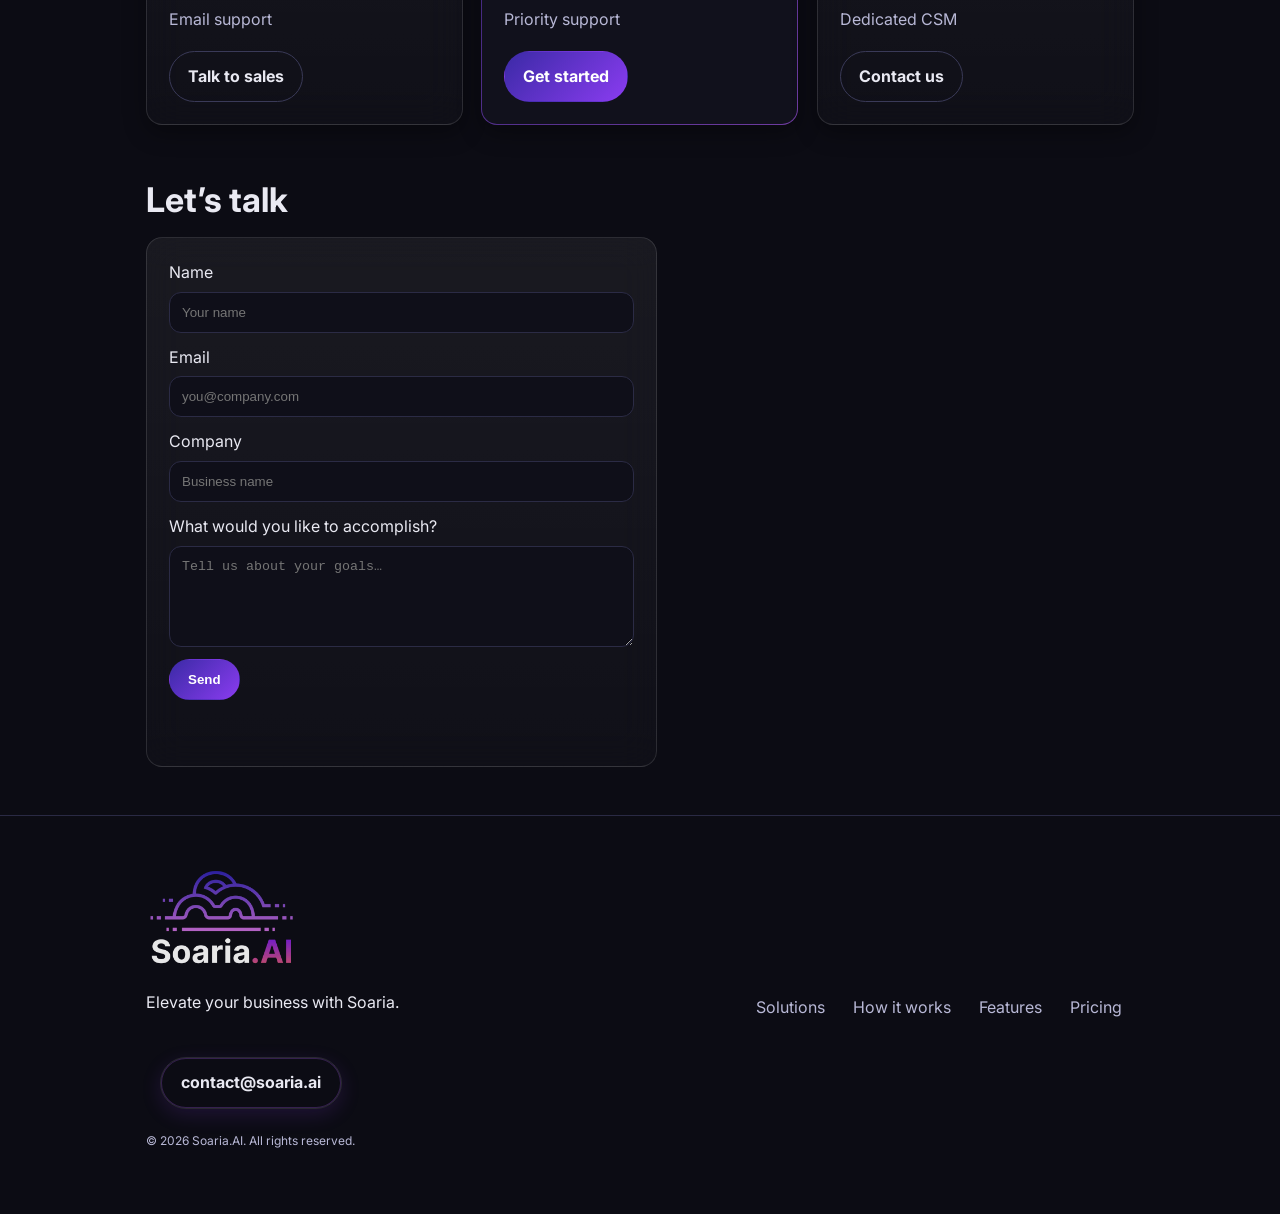
==== commit f91c33ed: "Updated contact form to send to n8n" ====
--- a/index.html
+++ b/index.html
@@ -251,32 +251,50 @@
     </section>
 
     <!-- Contact -->
-    <section id="contact" class="section container">
-      <h2 class="section-title">Let’s talk</h2>
-      <div class="grid contact-grid">
-        <form class="card glass contact-form" onsubmit="return submitContact(event)">
-          <label>
-            <span>Name</span>
-            <input type="text" name="name" required placeholder="Your name" />
-          </label>
-          <label>
-            <span>Email</span>
-            <input type="email" name="email" required placeholder="you@company.com" />
-          </label>
-          <label>
-            <span>Company</span>
-            <input type="text" name="company" placeholder="Business name" />
-          </label>
-          <label class="full">
-            <span>What would you like to accomplish?</span>
-            <textarea name="message" rows="5" placeholder="Tell us about your goals…"></textarea>
-          </label>
-          <button class="btn btn-solid" type="submit">Send</button>
-          <p id="form-status" class="form-status" role="status" aria-live="polite"></p>
-        </form>
-        </div>
-      </div>
-    </section>
+<section id="contact" class="section container">
+  <h2 class="section-title">Let’s talk</h2>
+  <div class="grid contact-grid">
+
+    <!-- Keep existing styles; add id + data-webhook (replace the URL) -->
+    <form
+      id="contactForm"
+      class="card glass contact-form"
+      data-webhook="https://jimmyjohn.app.n8n.cloud/webhook-test/contact-soaira"
+      novalidate
+    >
+      <!-- Honeypot (hidden from humans; helps block bots) -->
+      <label class="full"
+             style="position:absolute;left:-10000px;top:auto;width:1px;height:1px;overflow:hidden;">
+        <span>Website</span>
+        <input type="text" name="website" tabindex="-1" autocomplete="off" />
+      </label>
+
+      <label>
+        <span>Name</span>
+        <input type="text" name="name" required placeholder="Your name" />
+      </label>
+
+      <label>
+        <span>Email</span>
+        <input type="email" name="email" required placeholder="you@company.com" />
+      </label>
+
+      <label>
+        <span>Company</span>
+        <input type="text" name="company" placeholder="Business name" />
+      </label>
+
+      <label class="full">
+        <span>What would you like to accomplish?</span>
+        <textarea name="message" rows="5" placeholder="Tell us about your goals…"></textarea>
+      </label>
+
+      <button class="btn btn-solid" type="submit">Send</button>
+      <p id="form-status" class="form-status" role="status" aria-live="polite"></p>
+    </form>
+  </div>
+</section>
+
   </main>
 
   <footer class="site-footer">
--- a/styles.css
+++ b/styles.css
@@ -618,3 +618,73 @@
   /* Ensure dropdown stays hidden until opened by JS */
   .mobile-nav[hidden]{ display: none !important; }
 }
+/* Reset any gradient/lines on the button itself */
+.nav-toggle{
+  background-image: none !important;     /* prevents the long stripes */
+  position: relative;
+  display: inline-flex;
+  justify-content: center;
+  align-items: center;
+  width: 44px; height: 36px;             /* your glassy pill can stay */
+  padding: 0;
+}
+
+/* Draw the three bars with a span + ::before/::after */
+.hamburger,
+.hamburger::before,
+.hamburger::after{
+  content: "";
+  display: block;
+  position: relative;
+  width: 22px;                           /* bar width */
+  height: 2px;                           /* bar thickness */
+  background: #e9e9f2;                   /* or var(--text) */
+  border-radius: 2px;
+  transition: transform .25s ease, opacity .2s ease;
+}
+
+
+
+
+
+/* Stack the top and bottom bars */
+.hamburger::before,
+.hamburger::after{
+  position: absolute;
+  left: 0;
+}
+.hamburger::before{ transform: translateY(-7px); }
+.hamburger::after { transform: translateY( 7px); }
+
+/* X animation when menu is open */
+.nav-toggle[aria-expanded="true"] .hamburger{ opacity: 0; }
+.nav-toggle[aria-expanded="true"] .hamburger::before{
+  opacity: 1;
+  transform: rotate(45deg);
+}
+.nav-toggle[aria-expanded="true"] .hamburger::after{
+  opacity: 1;
+  transform: rotate(-45deg);
+}
+
+/* Optional: brighten on hover/focus */
+.nav-toggle:hover .hamburger,
+.nav-toggle:focus-visible .hamburger,
+.nav-toggle:hover .hamburger::before,
+.nav-toggle:hover .hamburger::after{
+  background: #fff;
+}
+
+
+/* Show hamburger only on mobile; show desktop links only on desktop */
+@media (max-width: 640px){
+  .site-header .nav.desktop-nav { display: none !important; }   /* hide desktop links */
+  .nav-toggle { display: inline-flex !important; }               /* show hamburger */
+  .mobile-nav[hidden] { display: none !important; }              /* keep dropdown hidden until opened */
+}
+
+@media (min-width: 641px){
+  .nav-toggle,
+  .mobile-nav { display: none !important; }                      /* hide hamburger & dropdown on desktop */
+  .site-header .nav.desktop-nav { display: flex !important; }    /* ensure desktop links show */
+}
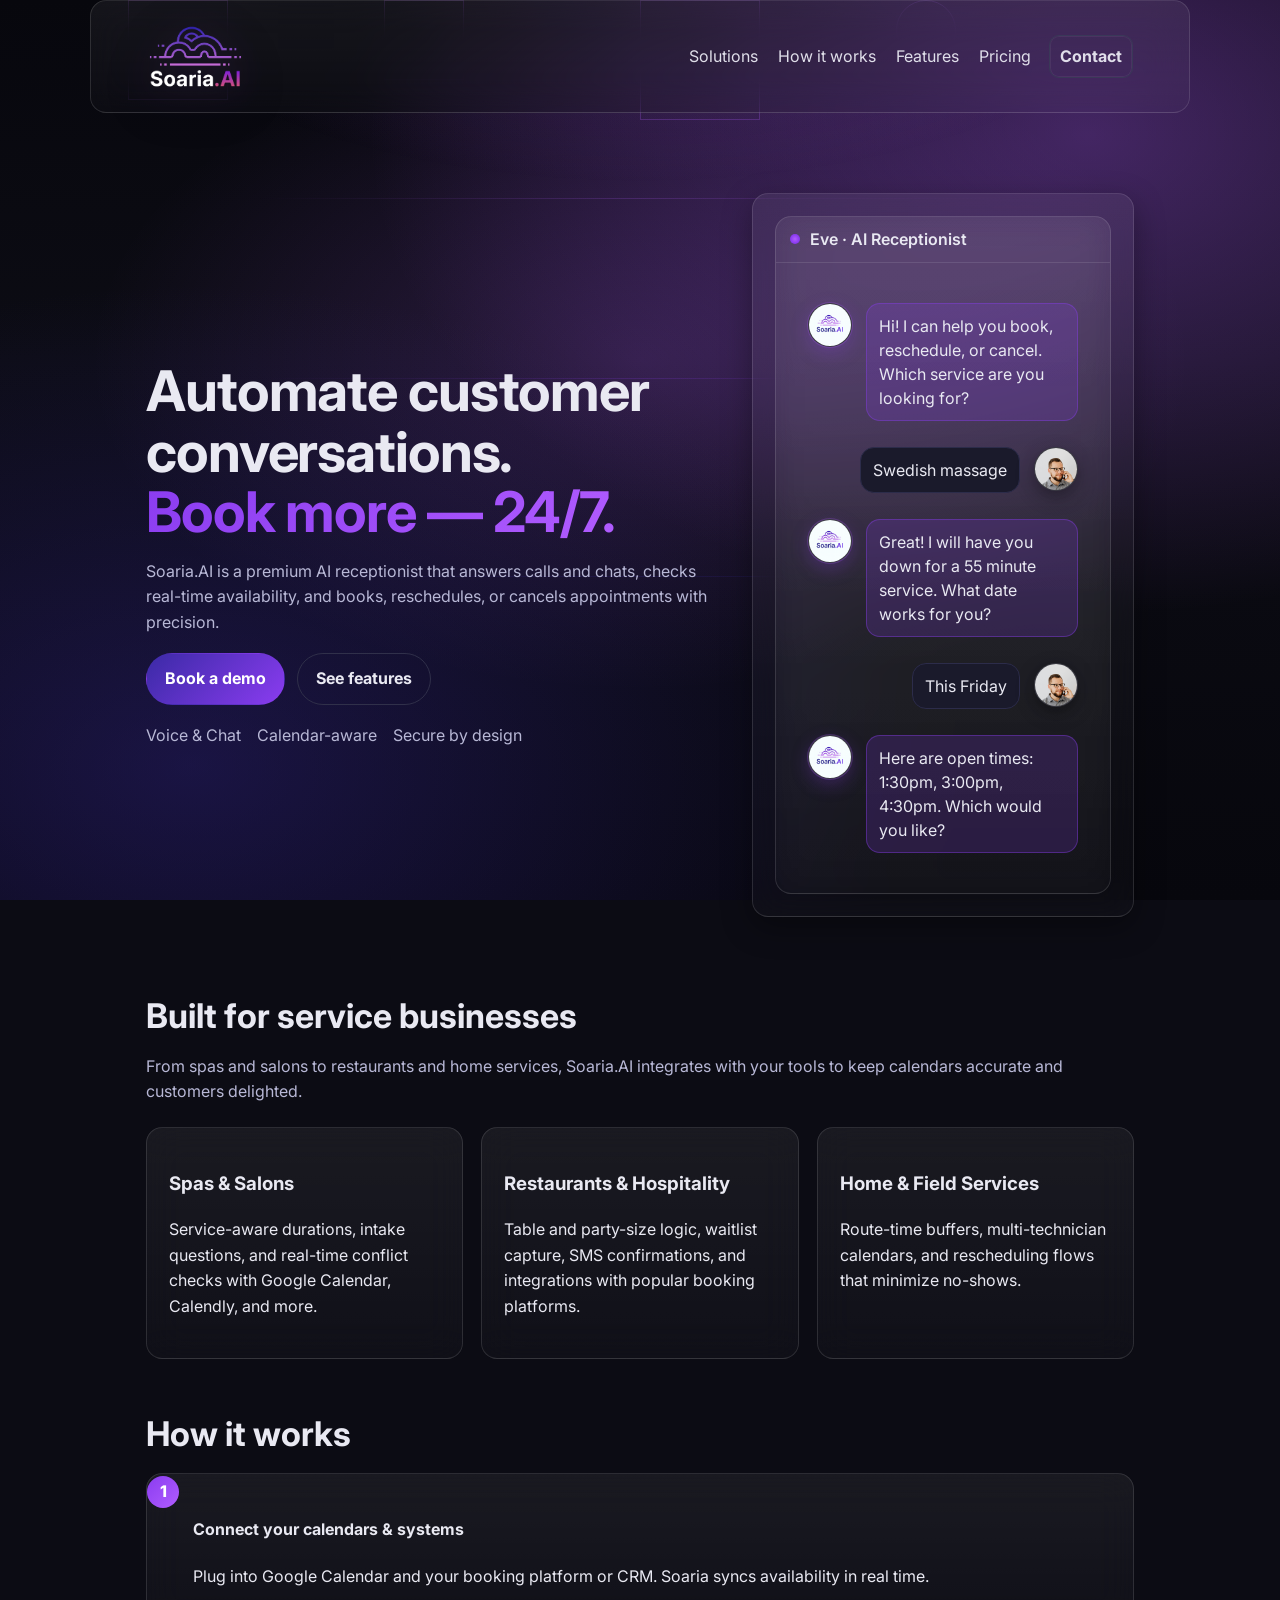
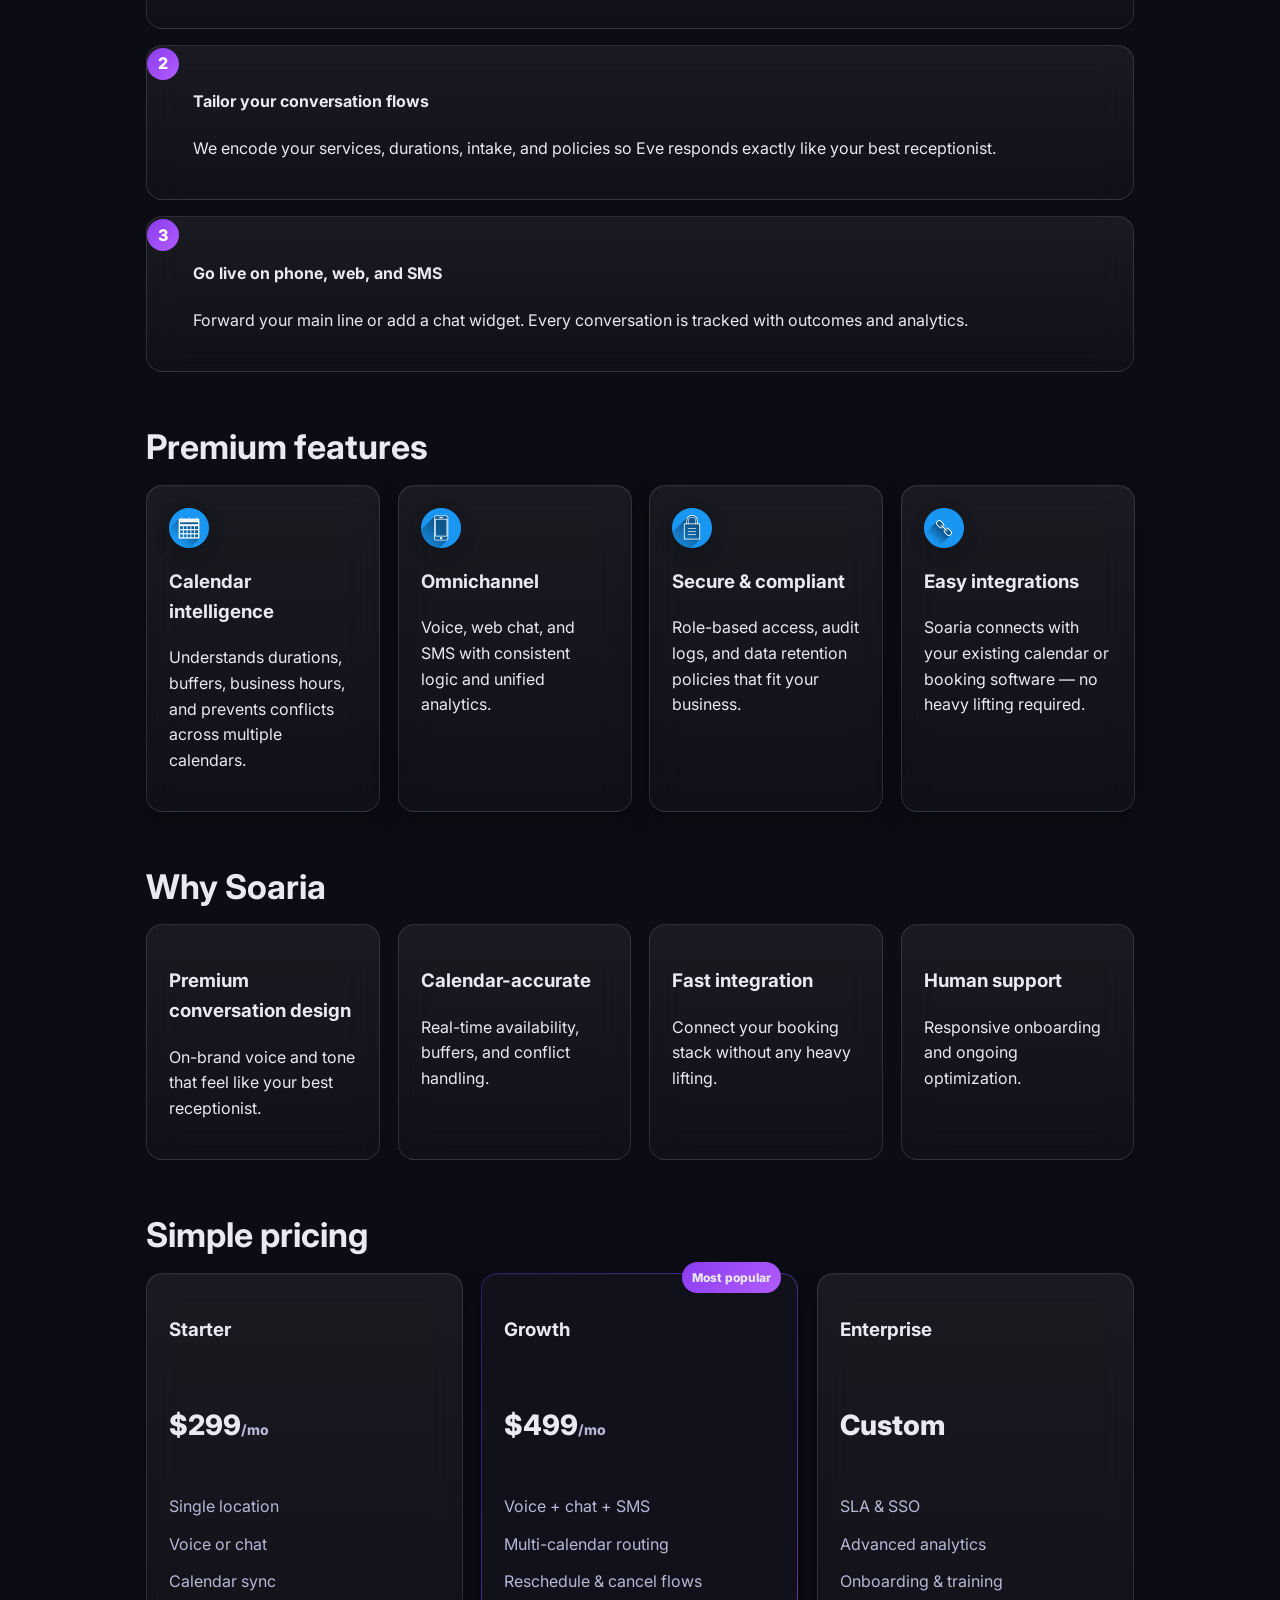
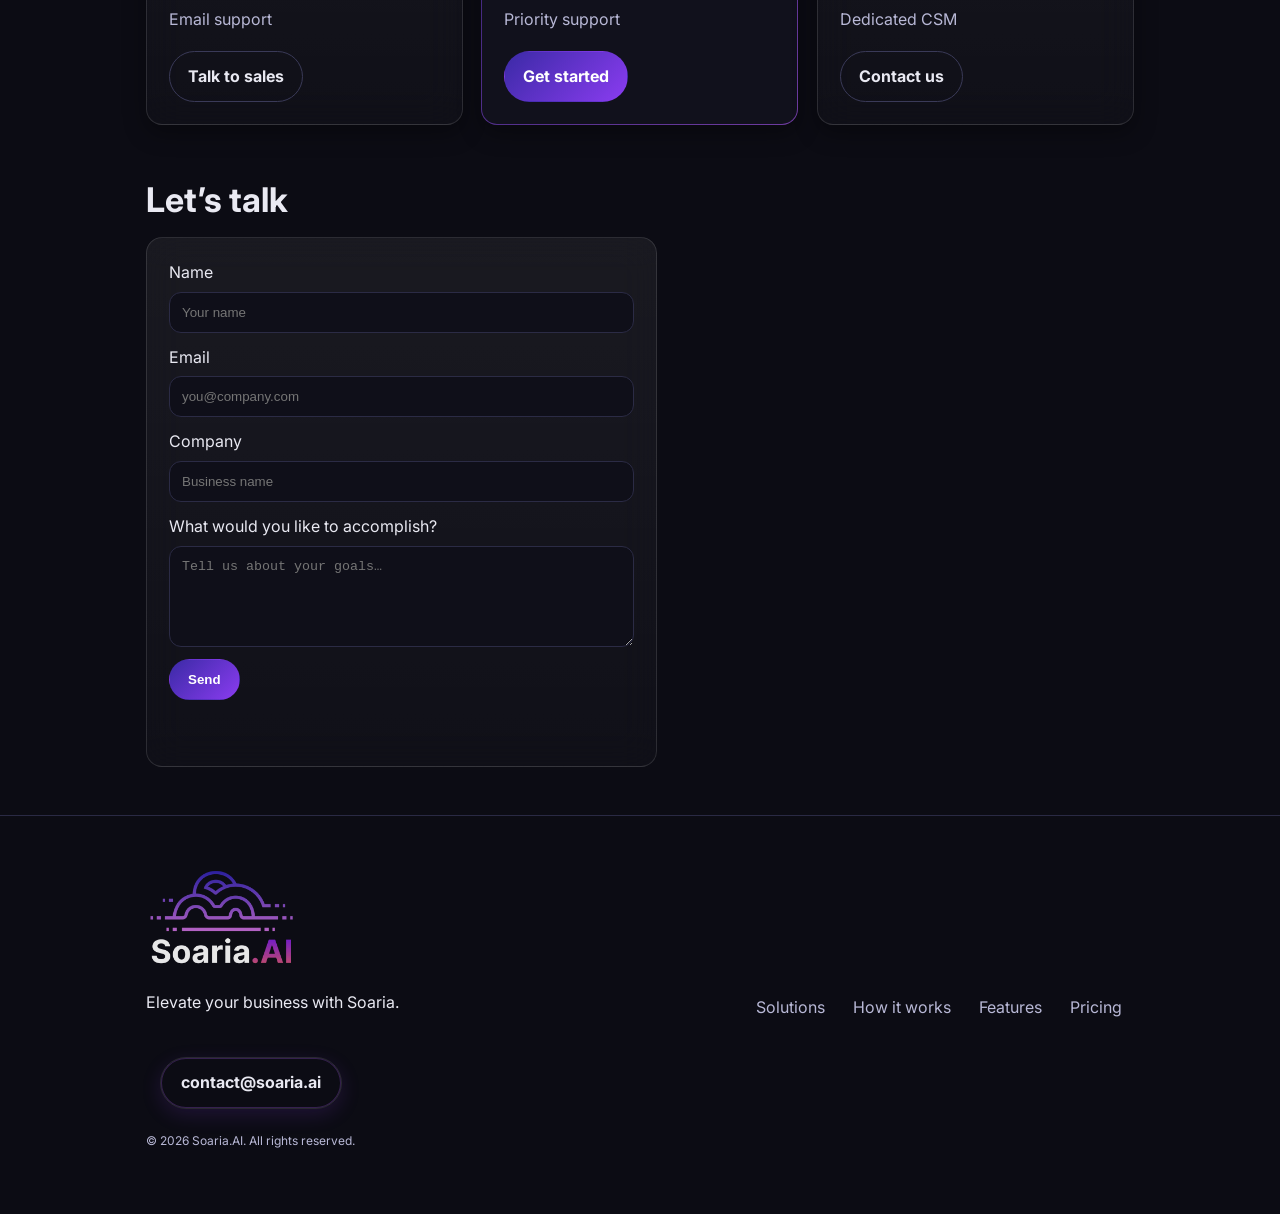
==== commit 535bbc09: "Updated webhook" ====
--- a/index.html
+++ b/index.html
@@ -259,7 +259,7 @@
     <form
       id="contactForm"
       class="card glass contact-form"
-      data-webhook="https://jimmyjohn.app.n8n.cloud/webhook-test/contact-soaira"
+      data-webhook="https://jimmyjohn.app.n8n.cloud/webhook/contact-soaira"
       novalidate
     >
       <!-- Honeypot (hidden from humans; helps block bots) -->
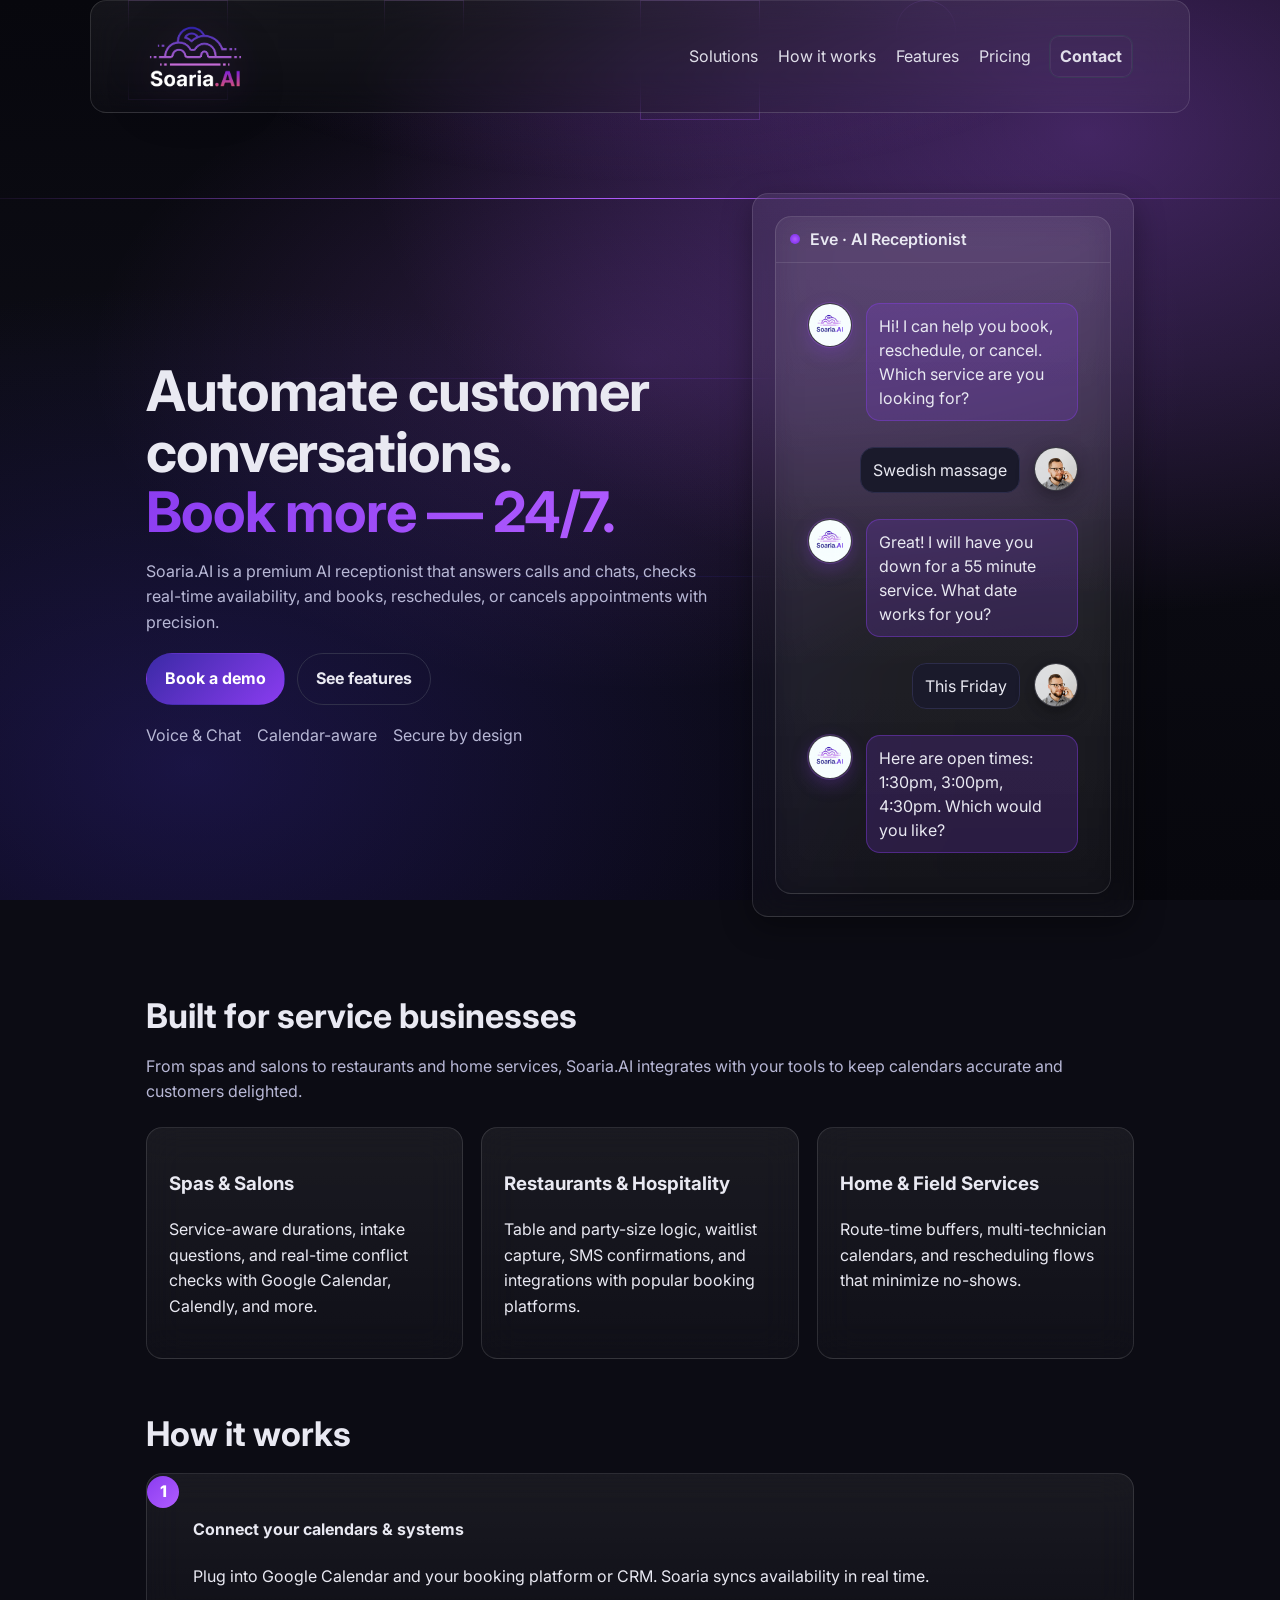
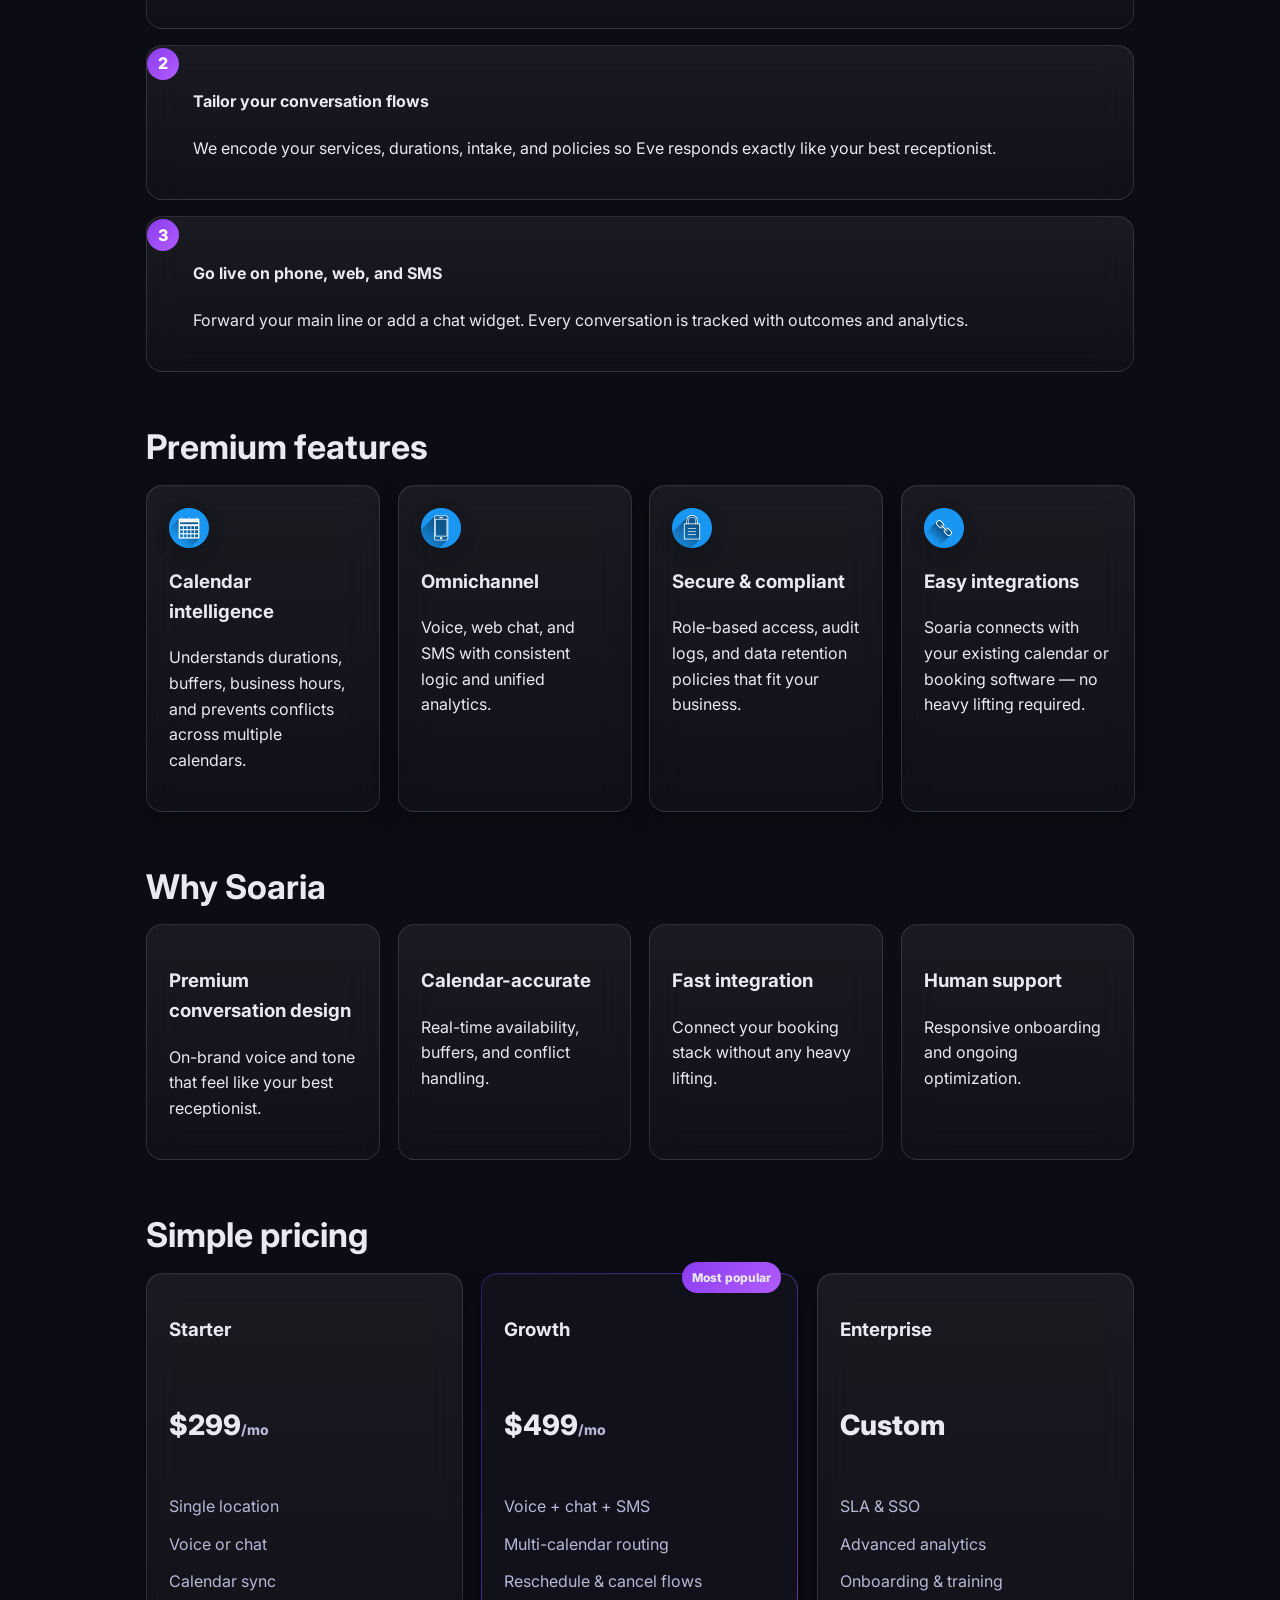
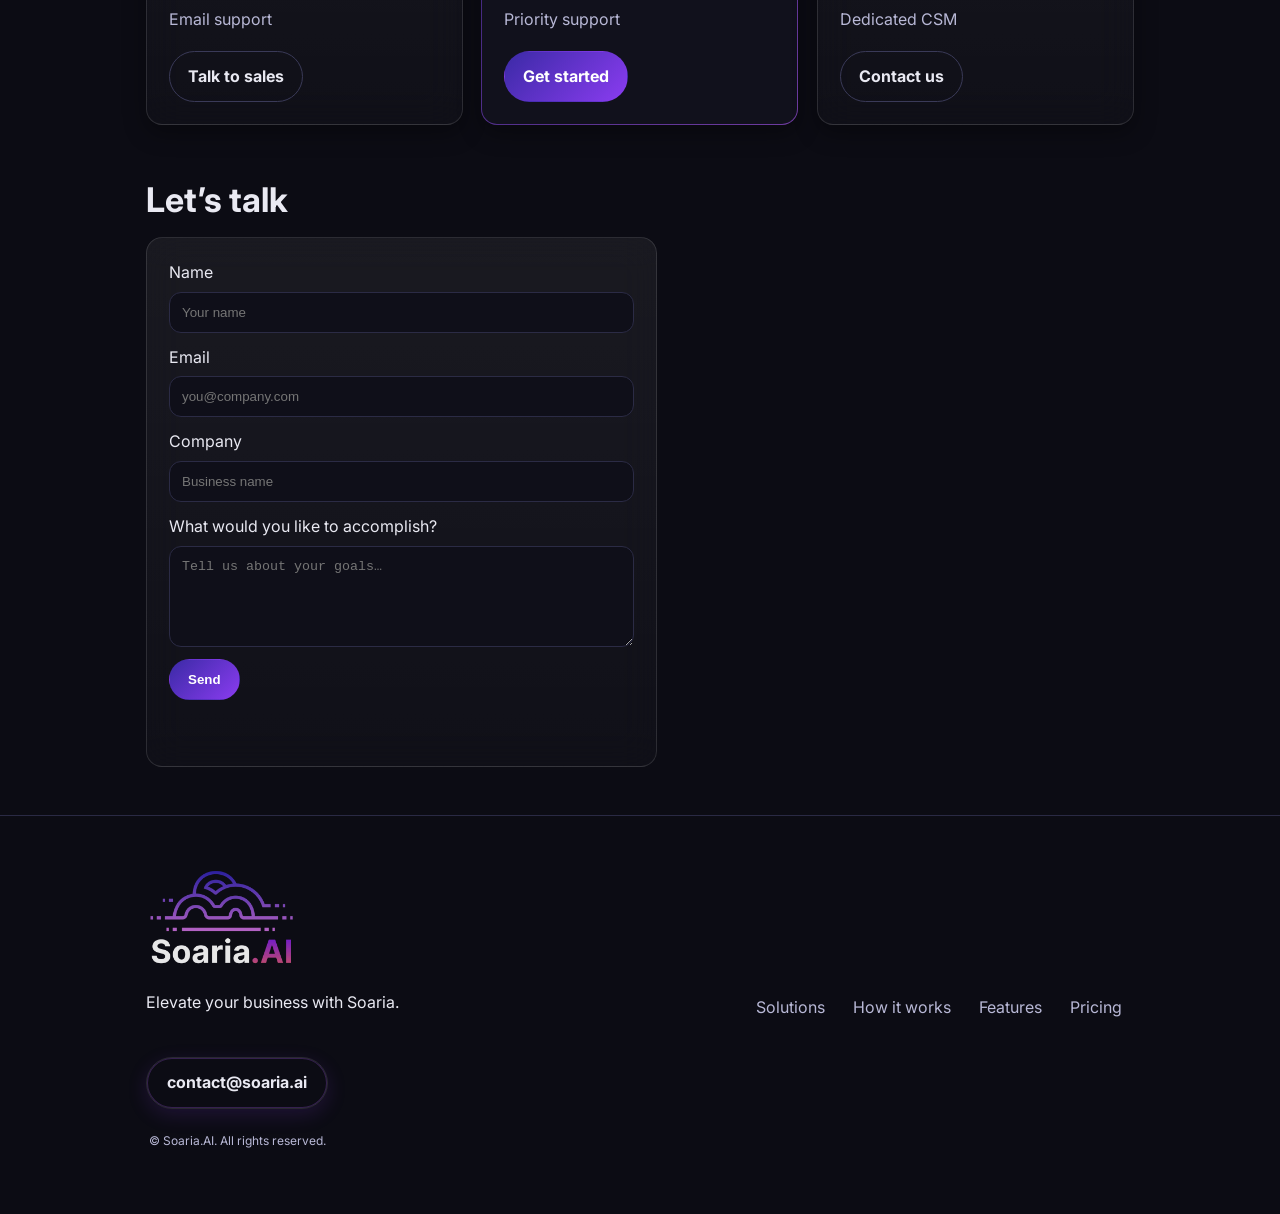
==== commit be6b2b4e: "Changed logo dir Added structured data for Google Search to improve SEO." ====
--- a/index.html
+++ b/index.html
@@ -10,6 +10,24 @@
   <link href="https://fonts.googleapis.com/css2?family=Inter:wght@300;400;500;600;700;800&display=swap" rel="stylesheet">
   <link rel="stylesheet" href="styles.css" />
   <link rel="icon" type="image/png" href="assets/favicon.png" />
+  
+  <!-- Structured Data for Google Search -->
+  <script type="application/ld+json">
+  {
+    "@context": "https://schema.org",
+    "@type": "Organization",
+    "name": "Soaria.AI",
+    "url": "https://soaria.ai",
+    "logo": "https://soaria.ai/assets/favicon.png",
+    "description": "Soaria.AI builds premium AI receptionists and automation that answer calls, book appointments, and grow revenue for service businesses.",
+    "contactPoint": {
+      "@type": "ContactPoint",
+      "email": "contact@soaria.ai",
+      "contactType": "Customer Service"
+    },
+    "sameAs": []
+  }
+  </script>
 </head>
 <body>
   <!-- animated background layers -->
